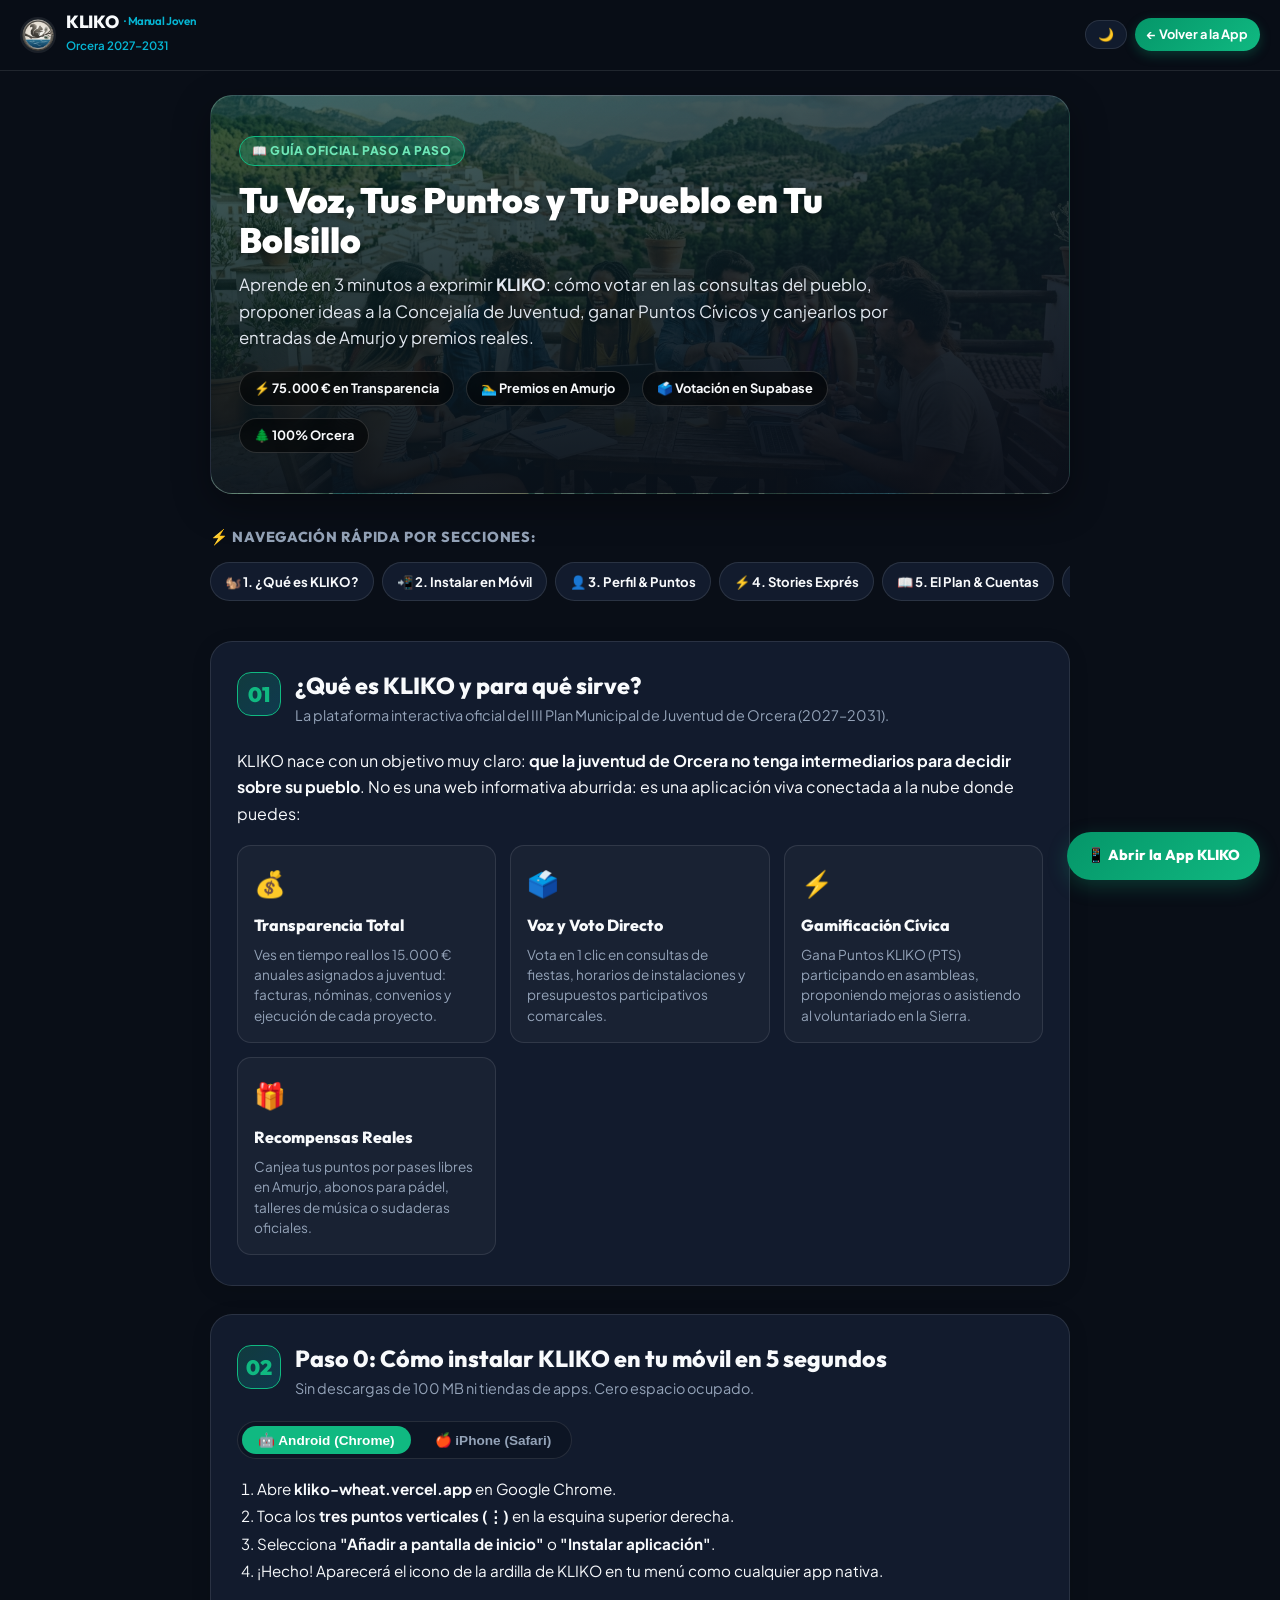
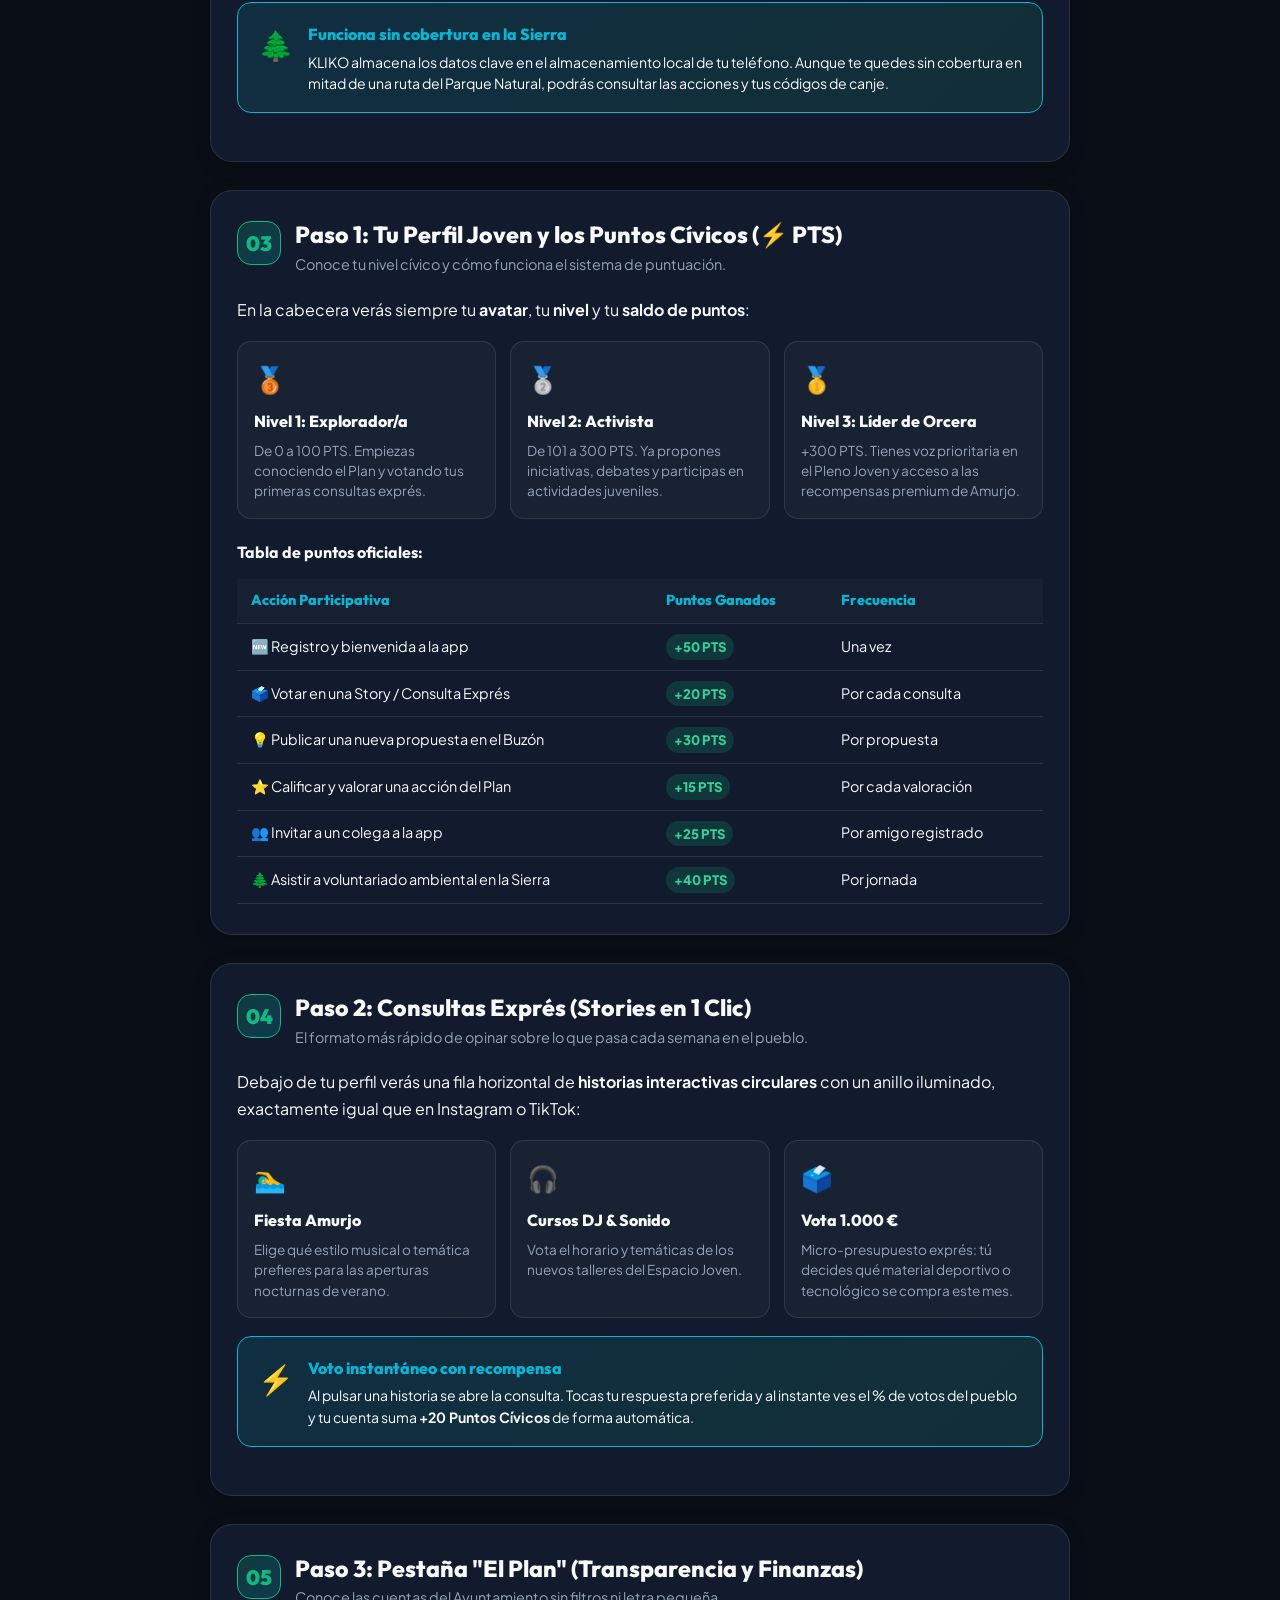
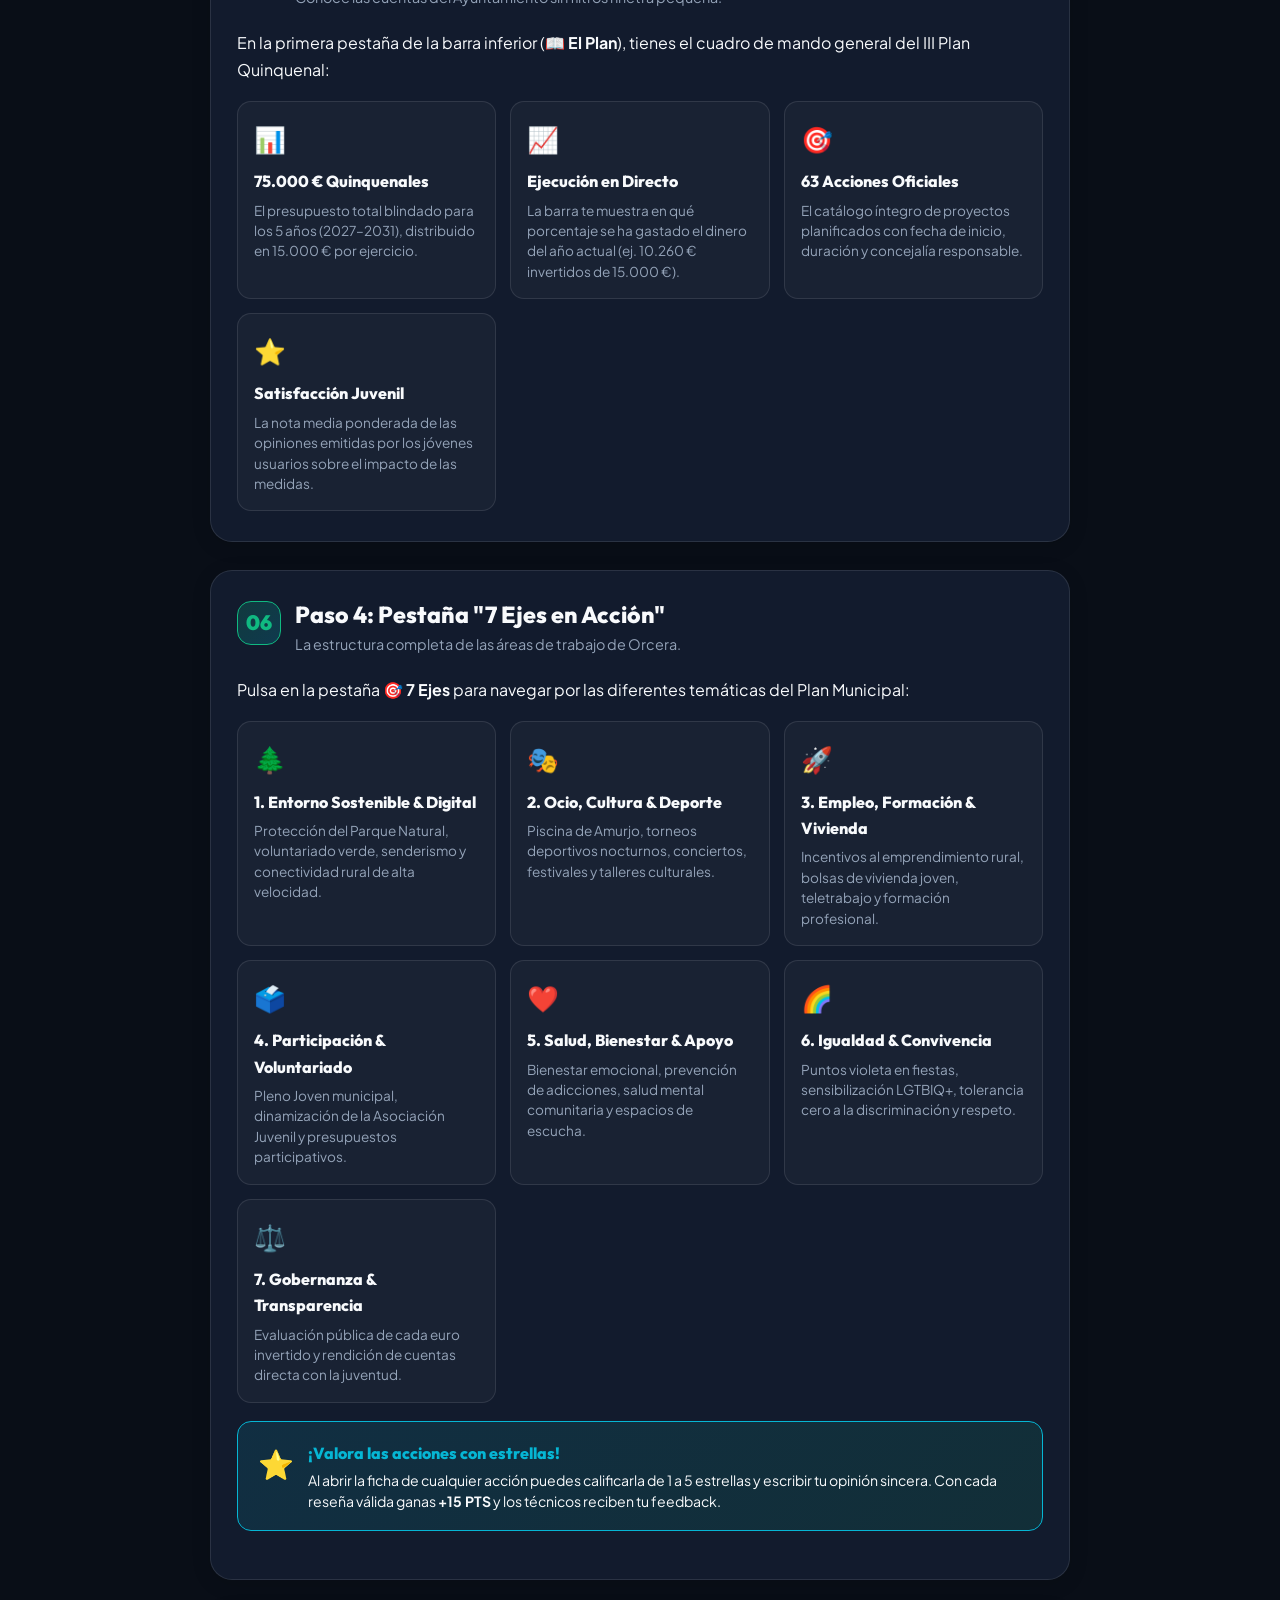
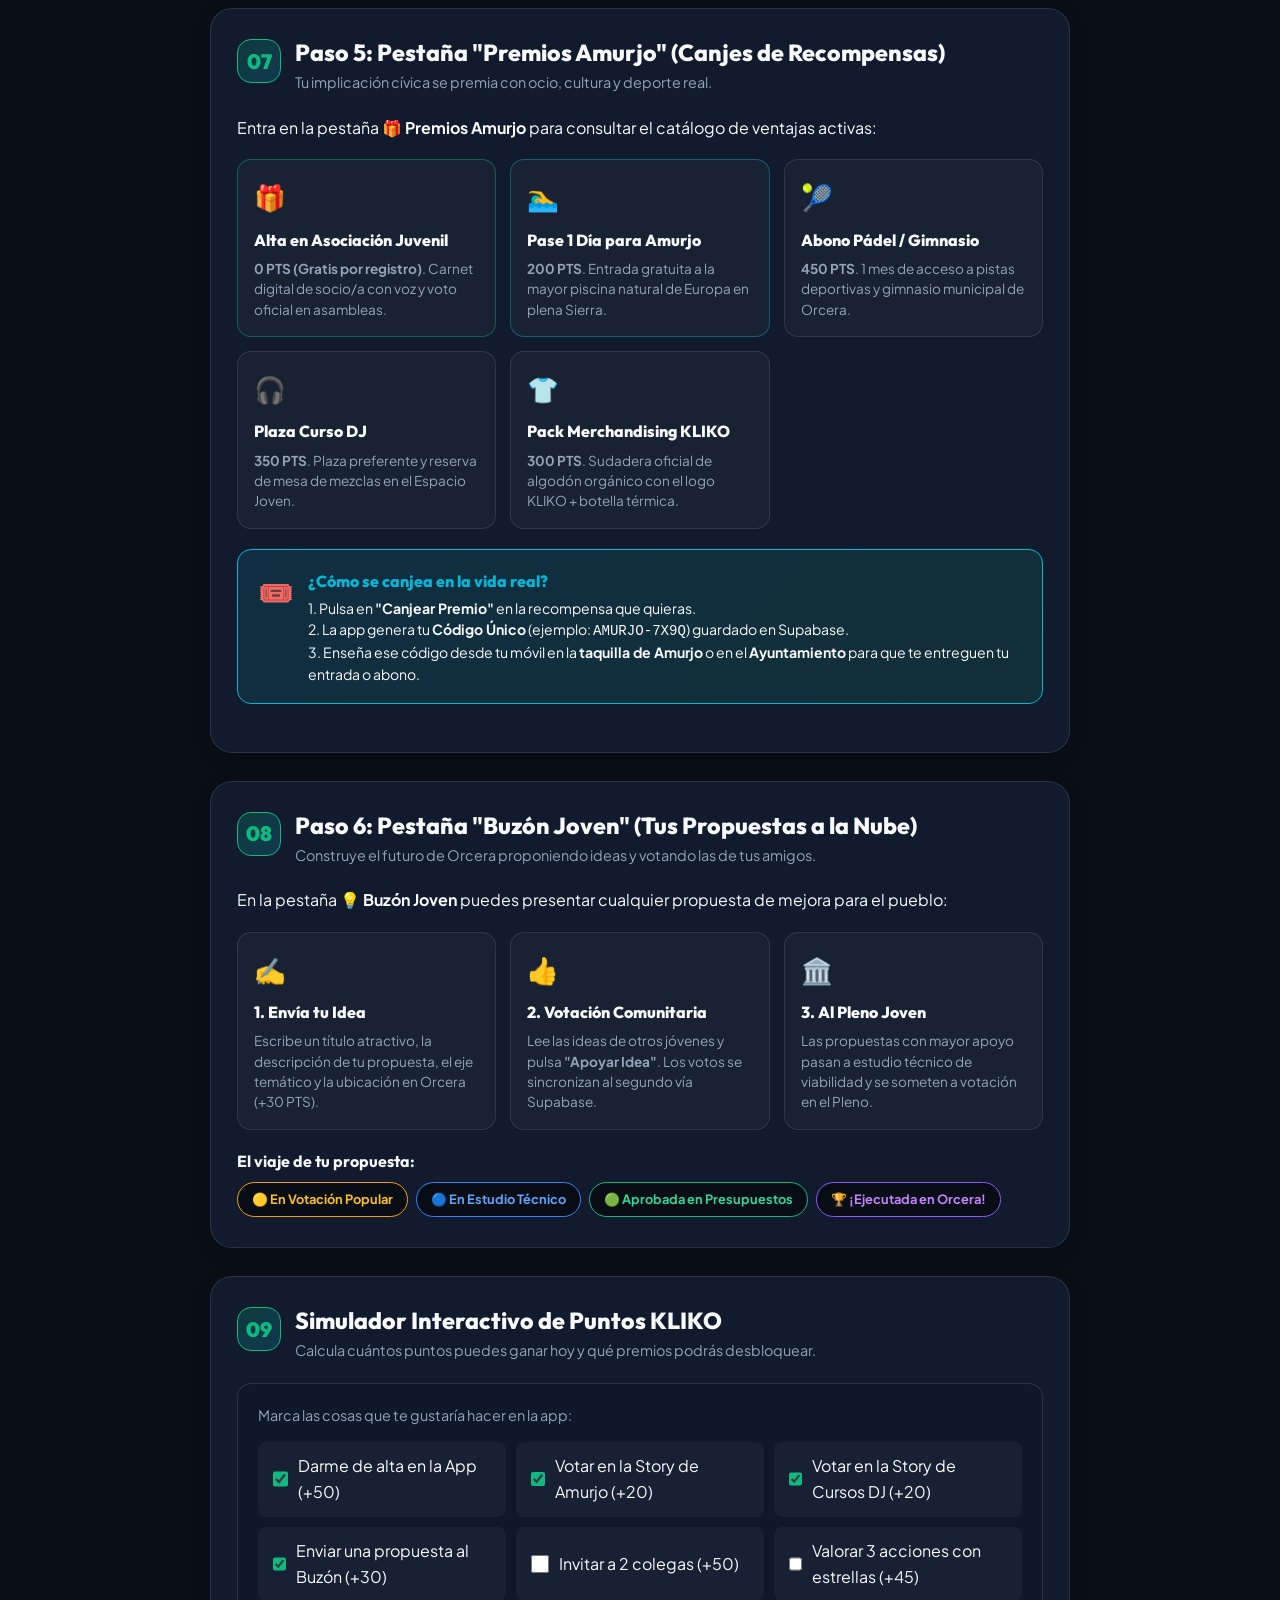
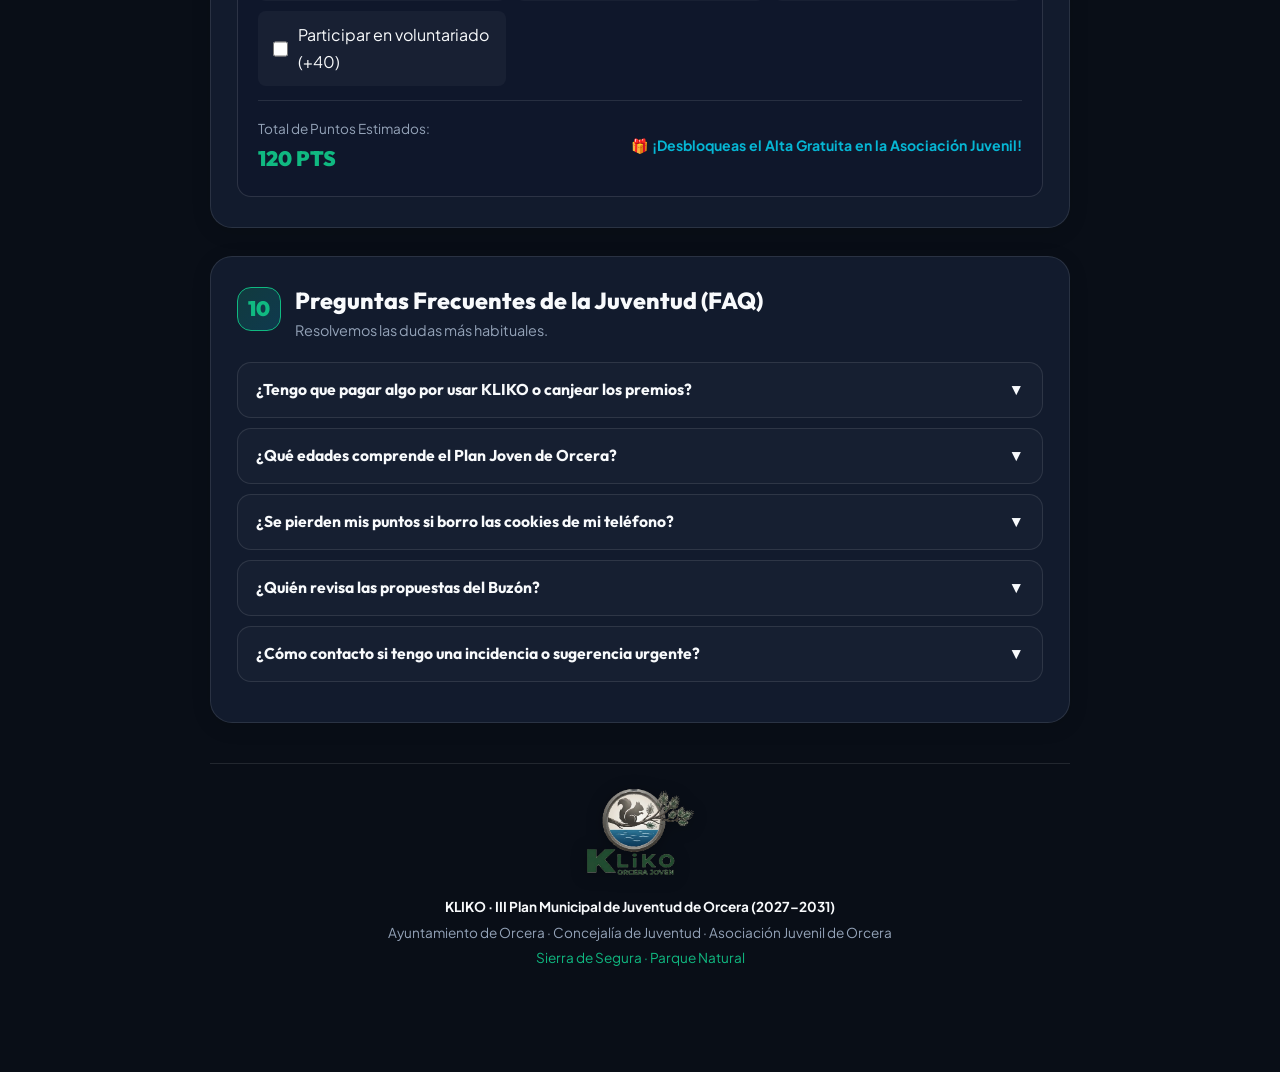
==== manual.html @ 6cd57b12 "feat: add dedicated youth user manual (manual.html) and direct guide button" ====
<!DOCTYPE html>
<html lang="es" data-theme="dark">
<head>
  <meta charset="UTF-8">
  <meta name="viewport" content="width=device-width, initial-scale=1.0, maximum-scale=5.0">
  <title>Manual Oficial de Usuario: KLIKO · Tu Voz Decide en Orcera</title>
  <meta name="description" content="Guía completa paso a paso para jóvenes usuarias y usuarios de KLIKO. Aprende a votar, proponer ideas, acumular puntos y canjear premios en Orcera.">
  
  <link rel="icon" type="image/svg+xml" href="favicon.svg">
  <link rel="icon" type="image/png" sizes="32x32" href="favicon-32x32.png">
  <link rel="apple-touch-icon" sizes="180x180" href="apple-touch-icon.png">
  
  <link rel="preconnect" href="https://fonts.googleapis.com">
  <link rel="preconnect" href="https://fonts.gstatic.com" crossorigin>
  <link href="https://fonts.googleapis.com/css2?family=Outfit:wght@400;500;600;700;800;900&family=Plus+Jakarta+Sans:wght@400;500;600;700;800&display=swap" rel="stylesheet">
  
  <style>
    :root {
      --bg-dark: #090e17;
      --bg-card: rgba(22, 33, 54, 0.75);
      --bg-card-hover: rgba(30, 45, 74, 0.85);
      --surface-border: rgba(255, 255, 255, 0.1);
      --text-main: #f8fafc;
      --text-muted: #94a3b8;
      --pine-green: #064e3b;
      --emerald: #10b981;
      --emerald-glow: rgba(16, 185, 129, 0.25);
      --amurjo-cyan: #06b6d4;
      --amber: #f59e0b;
      --coral: #ef4444;
      --purple: #8b5cf6;
      --radius-sm: 8px;
      --radius-md: 14px;
      --radius-lg: 22px;
      --radius-full: 9999px;
      --font-display: 'Outfit', sans-serif;
      --font-body: 'Plus Jakarta Sans', sans-serif;
    }

    [data-theme="light"] {
      --bg-dark: #f0f4f8;
      --bg-card: rgba(255, 255, 255, 0.85);
      --bg-card-hover: rgba(255, 255, 255, 0.95);
      --surface-border: rgba(0, 0, 0, 0.08);
      --text-main: #0f172a;
      --text-muted: #475569;
      --emerald-glow: rgba(16, 185, 129, 0.15);
    }

    * {
      box-sizing: border-box;
      margin: 0;
      padding: 0;
    }

    body {
      font-family: var(--font-body);
      background: var(--bg-dark);
      color: var(--text-main);
      line-height: 1.65;
      padding-bottom: 80px;
      transition: background 0.3s ease, color 0.3s ease;
      overflow-x: hidden;
    }

    /* BARRA SUPERIOR FIJA */
    .manual-nav {
      position: sticky;
      top: 0;
      z-index: 1000;
      background: rgba(9, 14, 23, 0.88);
      backdrop-filter: blur(16px);
      border-bottom: 1px solid var(--surface-border);
      padding: 12px 20px;
      display: flex;
      align-items: center;
      justify-content: space-between;
      gap: 12px;
    }
    [data-theme="light"] .manual-nav {
      background: rgba(240, 244, 248, 0.88);
    }

    .nav-brand {
      display: flex;
      align-items: center;
      gap: 10px;
      text-decoration: none;
      color: inherit;
    }
    .nav-brand-logo {
      width: 36px;
      height: 36px;
      border-radius: var(--radius-full);
      object-fit: contain;
      background: rgba(255, 255, 255, 0.08);
      padding: 2px;
    }
    .nav-brand-text h1 {
      font-family: var(--font-display);
      font-size: 1.1rem;
      font-weight: 800;
      letter-spacing: -0.02em;
      line-height: 1.1;
      display: flex;
      align-items: center;
      gap: 6px;
    }
    .nav-brand-text span {
      font-size: 0.72rem;
      color: var(--amurjo-cyan);
      font-weight: 600;
    }

    .nav-actions {
      display: flex;
      align-items: center;
      gap: 8px;
    }
    .btn-nav-action {
      background: var(--bg-card);
      border: 1px solid var(--surface-border);
      color: var(--text-main);
      padding: 6px 12px;
      border-radius: var(--radius-full);
      font-size: 0.8rem;
      font-weight: 700;
      cursor: pointer;
      display: inline-flex;
      align-items: center;
      gap: 6px;
      text-decoration: none;
      transition: all 0.2s ease;
    }
    .btn-nav-action:hover {
      border-color: var(--emerald);
      transform: translateY(-1px);
    }
    .btn-back-app {
      background: linear-gradient(135deg, #059669, #10b981);
      color: #fff;
      border: none;
      box-shadow: 0 4px 12px var(--emerald-glow);
    }
    .btn-back-app:hover {
      transform: translateY(-1px) scale(1.02);
      box-shadow: 0 6px 16px var(--emerald-glow);
    }

    /* CONTENEDOR CENTRAL */
    .manual-container {
      max-width: 900px;
      margin: 0 auto;
      padding: 24px 20px;
    }

    /* HERO DEL MANUAL */
    .manual-hero {
      background: linear-gradient(145deg, rgba(6, 78, 59, 0.6) 0%, rgba(15, 23, 42, 0.8) 100%), url('img/hero-orcera-youth.jpg') center/cover no-repeat;
      border: 1px solid var(--surface-border);
      border-radius: var(--radius-lg);
      padding: 40px 28px;
      position: relative;
      overflow: hidden;
      margin-bottom: 32px;
      box-shadow: 0 12px 36px rgba(0, 0, 0, 0.35);
    }
    .manual-hero-overlay {
      position: absolute;
      inset: 0;
      background: linear-gradient(180deg, rgba(9, 14, 23, 0.3) 0%, rgba(9, 14, 23, 0.85) 100%);
      z-index: 1;
    }
    .manual-hero-content {
      position: relative;
      z-index: 2;
      max-width: 650px;
    }
    .hero-badge {
      display: inline-flex;
      align-items: center;
      gap: 6px;
      background: rgba(16, 185, 129, 0.25);
      border: 1px solid var(--emerald);
      color: #6ee7b7;
      padding: 4px 12px;
      border-radius: var(--radius-full);
      font-size: 0.75rem;
      font-weight: 800;
      text-transform: uppercase;
      letter-spacing: 0.05em;
      margin-bottom: 14px;
    }
    .manual-hero h2 {
      font-family: var(--font-display);
      font-size: 2.2rem;
      font-weight: 900;
      line-height: 1.15;
      color: #ffffff;
      margin-bottom: 12px;
      text-shadow: 0 2px 10px rgba(0,0,0,0.5);
    }
    .manual-hero p {
      font-size: 1.05rem;
      color: #e2e8f0;
      line-height: 1.55;
      margin-bottom: 20px;
      text-shadow: 0 1px 4px rgba(0,0,0,0.4);
    }
    .hero-quick-stats {
      display: flex;
      flex-wrap: wrap;
      gap: 12px;
    }
    .stat-pill {
      background: rgba(0, 0, 0, 0.55);
      backdrop-filter: blur(8px);
      border: 1px solid rgba(255, 255, 255, 0.15);
      padding: 6px 14px;
      border-radius: var(--radius-full);
      font-size: 0.8rem;
      font-weight: 700;
      color: #f8fafc;
      display: flex;
      align-items: center;
      gap: 6px;
    }

    /* ÍNDICE RÁPIDO (STICKY PILLS) */
    .quick-toc-wrapper {
      margin-bottom: 32px;
    }
    .quick-toc-title {
      font-family: var(--font-display);
      font-size: 0.9rem;
      font-weight: 800;
      text-transform: uppercase;
      letter-spacing: 0.05em;
      color: var(--text-muted);
      margin-bottom: 12px;
      display: flex;
      align-items: center;
      gap: 6px;
    }
    .quick-toc {
      display: flex;
      gap: 8px;
      overflow-x: auto;
      padding-bottom: 8px;
      scrollbar-width: thin;
    }
    .quick-toc a {
      white-space: nowrap;
      background: var(--bg-card);
      border: 1px solid var(--surface-border);
      color: var(--text-main);
      padding: 8px 14px;
      border-radius: var(--radius-full);
      font-size: 0.82rem;
      font-weight: 700;
      text-decoration: none;
      transition: all 0.2s ease;
      display: inline-flex;
      align-items: center;
      gap: 6px;
    }
    .quick-toc a:hover {
      background: var(--emerald-glow);
      border-color: var(--emerald);
      color: var(--emerald);
    }

    /* SECCIONES Y TARJETAS */
    .guide-section {
      background: var(--bg-card);
      border: 1px solid var(--surface-border);
      border-radius: var(--radius-lg);
      padding: 30px 26px;
      margin-bottom: 28px;
      backdrop-filter: blur(12px);
      box-shadow: 0 4px 20px rgba(0, 0, 0, 0.12);
      transition: border-color 0.2s ease;
    }
    .guide-section:hover {
      border-color: rgba(16, 185, 129, 0.4);
    }

    .section-header {
      display: flex;
      align-items: flex-start;
      gap: 14px;
      margin-bottom: 20px;
    }
    .section-step-num {
      width: 44px;
      height: 44px;
      border-radius: var(--radius-md);
      background: linear-gradient(135deg, rgba(16, 185, 129, 0.2), rgba(6, 182, 212, 0.2));
      border: 1px solid var(--emerald);
      color: var(--emerald);
      font-family: var(--font-display);
      font-size: 1.3rem;
      font-weight: 900;
      display: flex;
      align-items: center;
      justify-content: center;
      flex-shrink: 0;
    }
    .section-title-wrap h3 {
      font-family: var(--font-display);
      font-size: 1.45rem;
      font-weight: 800;
      line-height: 1.2;
      color: var(--text-main);
    }
    .section-title-wrap p {
      font-size: 0.9rem;
      color: var(--text-muted);
      margin-top: 4px;
    }

    /* GRID DE CARACTERÍSTICAS / PASOS */
    .steps-grid {
      display: grid;
      grid-template-columns: repeat(auto-fit, minmax(240px, 1fr));
      gap: 14px;
      margin-top: 18px;
    }
    .step-card {
      background: rgba(255, 255, 255, 0.03);
      border: 1px solid var(--surface-border);
      border-radius: var(--radius-md);
      padding: 16px;
      transition: transform 0.2s ease;
    }
    .step-card:hover {
      transform: translateY(-2px);
      background: rgba(255, 255, 255, 0.05);
    }
    .step-card-icon {
      font-size: 1.6rem;
      margin-bottom: 8px;
      display: inline-block;
    }
    .step-card h4 {
      font-family: var(--font-display);
      font-size: 1rem;
      font-weight: 800;
      margin-bottom: 6px;
      color: var(--text-main);
    }
    .step-card p {
      font-size: 0.85rem;
      color: var(--text-muted);
      line-height: 1.5;
    }

    /* PESTAÑAS INTERACTIVAS ANDROID / IOS */
    .platform-tabs {
      display: flex;
      gap: 8px;
      margin-bottom: 16px;
      background: rgba(0, 0, 0, 0.2);
      padding: 4px;
      border-radius: var(--radius-full);
      width: fit-content;
      border: 1px solid var(--surface-border);
    }
    .platform-tab-btn {
      background: transparent;
      border: none;
      color: var(--text-muted);
      padding: 6px 16px;
      border-radius: var(--radius-full);
      font-size: 0.85rem;
      font-weight: 700;
      cursor: pointer;
      transition: all 0.2s ease;
    }
    .platform-tab-btn.active {
      background: var(--emerald);
      color: #fff;
    }
    .platform-content {
      display: none;
      animation: fadeIn 0.3s ease;
    }
    .platform-content.active {
      display: block;
    }

    /* PUNTOS Y RECOMPENSAS */
    .points-table {
      width: 100%;
      border-collapse: collapse;
      margin-top: 14px;
      font-size: 0.9rem;
    }
    .points-table th, .points-table td {
      padding: 10px 14px;
      text-align: left;
      border-bottom: 1px solid var(--surface-border);
    }
    .points-table th {
      font-family: var(--font-display);
      font-weight: 800;
      color: var(--amurjo-cyan);
      background: rgba(255, 255, 255, 0.02);
    }
    .points-tag {
      display: inline-block;
      background: rgba(16, 185, 129, 0.18);
      color: #34d399;
      font-weight: 800;
      padding: 2px 8px;
      border-radius: var(--radius-full);
      font-size: 0.82rem;
    }

    /* CAJA DESTACADA / CALLOUT */
    .guide-callout {
      background: linear-gradient(135deg, rgba(6, 182, 212, 0.12), rgba(16, 185, 129, 0.12));
      border: 1px solid var(--amurjo-cyan);
      border-radius: var(--radius-md);
      padding: 18px 20px;
      margin: 18px 0;
      display: flex;
      gap: 14px;
      align-items: flex-start;
    }
    .guide-callout-icon {
      font-size: 1.8rem;
      flex-shrink: 0;
    }
    .guide-callout-body h4 {
      font-family: var(--font-display);
      font-size: 1rem;
      font-weight: 800;
      color: var(--amurjo-cyan);
      margin-bottom: 4px;
    }
    .guide-callout-body p {
      font-size: 0.88rem;
      color: var(--text-main);
      line-height: 1.5;
    }

    /* SIMULADOR INTERACTIVO DE PUNTOS */
    .points-calc-box {
      background: rgba(15, 23, 42, 0.6);
      border: 1px solid rgba(255, 255, 255, 0.12);
      border-radius: var(--radius-md);
      padding: 20px;
      margin-top: 18px;
    }
    .calc-checklist {
      display: grid;
      grid-template-columns: repeat(auto-fit, minmax(220px, 1fr));
      gap: 10px;
      margin: 14px 0;
    }
    .calc-check-item {
      display: flex;
      align-items: center;
      gap: 10px;
      background: rgba(255, 255, 255, 0.04);
      padding: 10px 14px;
      border-radius: var(--radius-sm);
      cursor: pointer;
      user-select: none;
      border: 1px solid transparent;
      transition: all 0.2s ease;
    }
    .calc-check-item:hover {
      background: rgba(255, 255, 255, 0.08);
      border-color: var(--surface-border);
    }
    .calc-check-item input[type="checkbox"] {
      width: 18px;
      height: 18px;
      accent-color: var(--emerald);
      cursor: pointer;
    }
    .calc-result-row {
      display: flex;
      align-items: center;
      justify-content: space-between;
      border-top: 1px solid var(--surface-border);
      padding-top: 14px;
      margin-top: 14px;
      flex-wrap: wrap;
      gap: 10px;
    }
    .calc-total-pill {
      font-family: var(--font-display);
      font-size: 1.3rem;
      font-weight: 900;
      color: var(--emerald);
    }
    .calc-reward-status {
      font-size: 0.88rem;
      font-weight: 700;
      color: var(--amurjo-cyan);
    }

    /* ACORDEÓN FAQ */
    .faq-item {
      border: 1px solid var(--surface-border);
      border-radius: var(--radius-md);
      margin-bottom: 10px;
      overflow: hidden;
      background: rgba(255, 255, 255, 0.02);
    }
    .faq-question {
      padding: 14px 18px;
      font-family: var(--font-display);
      font-weight: 700;
      font-size: 0.98rem;
      cursor: pointer;
      display: flex;
      align-items: center;
      justify-content: space-between;
      user-select: none;
    }
    .faq-question:hover {
      background: rgba(255, 255, 255, 0.04);
    }
    .faq-answer {
      padding: 0 18px 16px;
      font-size: 0.88rem;
      color: var(--text-muted);
      line-height: 1.6;
      display: none;
    }
    .faq-item.open .faq-answer {
      display: block;
    }
    .faq-item.open .faq-icon {
      transform: rotate(180deg);
    }
    .faq-icon {
      transition: transform 0.2s ease;
    }

    /* FOOTER */
    .manual-footer {
      text-align: center;
      margin-top: 40px;
      padding-top: 24px;
      border-top: 1px solid var(--surface-border);
      color: var(--text-muted);
      font-size: 0.85rem;
    }
    .manual-footer strong {
      color: var(--text-main);
    }

    /* BOTÓN VOLVER FLOTANTE EN MÓVIL */
    .floating-back-btn {
      position: fixed;
      bottom: 20px;
      right: 20px;
      background: linear-gradient(135deg, #059669, #10b981);
      color: #fff;
      padding: 12px 20px;
      border-radius: var(--radius-full);
      font-family: var(--font-display);
      font-weight: 800;
      font-size: 0.9rem;
      text-decoration: none;
      box-shadow: 0 6px 20px var(--emerald-glow);
      display: flex;
      align-items: center;
      gap: 8px;
      z-index: 999;
      transition: transform 0.2s ease;
    }
    .floating-back-btn:hover {
      transform: translateY(-3px) scale(1.03);
    }

    @keyframes fadeIn {
      from { opacity: 0; transform: translateY(6px); }
      to { opacity: 1; transform: translateY(0); }
    }

    @media (max-width: 600px) {
      .manual-hero {
        padding: 28px 18px;
      }
      .manual-hero h2 {
        font-size: 1.7rem;
      }
      .section-header {
        flex-direction: column;
        gap: 10px;
      }
      .manual-nav {
        padding: 10px 14px;
      }
      .nav-brand-text h1 span.subtitle-hide {
        display: none;
      }
    }
  </style>
</head>
<body>

  <!-- BARRA DE NAVEGACIÓN SUPERIOR -->
  <nav class="manual-nav">
    <a href="index.html" class="nav-brand">
      <img src="img/kliko_emblem.png" alt="KLIKO" class="nav-brand-logo">
      <div class="nav-brand-text">
        <h1>KLIKO <span class="subtitle-hide">· Manual Joven</span></h1>
        <span>Orcera 2027–2031</span>
      </div>
    </a>

    <div class="nav-actions">
      <button id="manual-theme-btn" class="btn-nav-action" title="Cambiar Tema Día/Noche">
        <span id="manual-theme-icon">🌙</span>
      </button>
      <a href="index.html" class="btn-nav-action btn-back-app">
        <span>← Volver a la App</span>
      </a>
    </div>
  </nav>

  <!-- CONTENEDOR PRINCIPAL -->
  <main class="manual-container">

    <!-- HERO DE BIENVENIDA -->
    <header class="manual-hero">
      <div class="manual-hero-overlay"></div>
      <div class="manual-hero-content">
        <span class="hero-badge">📖 Guía Oficial Paso a Paso</span>
        <h2>Tu Voz, Tus Puntos y Tu Pueblo en Tu Bolsillo</h2>
        <p>Aprende en 3 minutos a exprimir <strong>KLIKO</strong>: cómo votar en las consultas del pueblo, proponer ideas a la Concejalía de Juventud, ganar Puntos Cívicos y canjearlos por entradas de Amurjo y premios reales.</p>
        <div class="hero-quick-stats">
          <div class="stat-pill">⚡ 75.000 € en Transparencia</div>
          <div class="stat-pill">🏊‍♂️ Premios en Amurjo</div>
          <div class="stat-pill">🗳️ Votación en Supabase</div>
          <div class="stat-pill">🌲 100% Orcera</div>
        </div>
      </div>
    </header>

    <!-- ÍNDICE DE SALTO RÁPIDO -->
    <div class="quick-toc-wrapper">
      <div class="quick-toc-title">⚡ Navegación Rápida por Secciones:</div>
      <div class="quick-toc">
        <a href="#que-es-kliko">🐿️ 1. ¿Qué es KLIKO?</a>
        <a href="#instalacion-pwa">📲 2. Instalar en Móvil</a>
        <a href="#perfil-puntos">👤 3. Perfil & Puntos</a>
        <a href="#stories-expres">⚡ 4. Stories Exprés</a>
        <a href="#el-plan">📖 5. El Plan & Cuentas</a>
        <a href="#los-7-ejes">🎯 6. Los 7 Ejes</a>
        <a href="#premios-amurjo">🎁 7. Premios Amurjo</a>
        <a href="#buzon-joven">💡 8. Buzón Joven</a>
        <a href="#simulador">🧮 9. Simulador PTS</a>
        <a href="#faq">❓ 10. Preguntas Frecuentes</a>
      </div>
    </div>

    <!-- SECCIÓN 1: ¿QUÉ ES KLIKO? -->
    <section id="que-es-kliko" class="guide-section">
      <div class="section-header">
        <div class="section-step-num">01</div>
        <div class="section-title-wrap">
          <h3>¿Qué es KLIKO y para qué sirve?</h3>
          <p>La plataforma interactiva oficial del III Plan Municipal de Juventud de Orcera (2027–2031).</p>
        </div>
      </div>

      <p>KLIKO nace con un objetivo muy claro: <strong>que la juventud de Orcera no tenga intermediarios para decidir sobre su pueblo</strong>. No es una web informativa aburrida: es una aplicación viva conectada a la nube donde puedes:</p>

      <div class="steps-grid">
        <div class="step-card">
          <span class="step-card-icon">💰</span>
          <h4>Transparencia Total</h4>
          <p>Ves en tiempo real los 15.000 € anuales asignados a juventud: facturas, nóminas, convenios y ejecución de cada proyecto.</p>
        </div>
        <div class="step-card">
          <span class="step-card-icon">🗳️</span>
          <h4>Voz y Voto Directo</h4>
          <p>Vota en 1 clic en consultas de fiestas, horarios de instalaciones y presupuestos participativos comarcales.</p>
        </div>
        <div class="step-card">
          <span class="step-card-icon">⚡</span>
          <h4>Gamificación Cívica</h4>
          <p>Gana Puntos KLIKO (PTS) participando en asambleas, proponiendo mejoras o asistiendo al voluntariado en la Sierra.</p>
        </div>
        <div class="step-card">
          <span class="step-card-icon">🎁</span>
          <h4>Recompensas Reales</h4>
          <p>Canjea tus puntos por pases libres en Amurjo, abonos para pádel, talleres de música o sudaderas oficiales.</p>
        </div>
      </div>
    </section>

    <!-- SECCIÓN 2: INSTALACIÓN EN MÓVIL (PWA) -->
    <section id="instalacion-pwa" class="guide-section">
      <div class="section-header">
        <div class="section-step-num">02</div>
        <div class="section-title-wrap">
          <h3>Paso 0: Cómo instalar KLIKO en tu móvil en 5 segundos</h3>
          <p>Sin descargas de 100 MB ni tiendas de apps. Cero espacio ocupado.</p>
        </div>
      </div>

      <div class="platform-tabs">
        <button class="platform-tab-btn active" onclick="switchPlatform('android')">🤖 Android (Chrome)</button>
        <button class="platform-tab-btn" onclick="switchPlatform('ios')">🍎 iPhone (Safari)</button>
      </div>

      <div id="platform-android" class="platform-content active">
        <ol style="margin-left: 20px; line-height: 1.8; font-size: 0.95rem;">
          <li>Abre <strong>kliko-wheat.vercel.app</strong> en Google Chrome.</li>
          <li>Toca los <strong>tres puntos verticales (⋮)</strong> en la esquina superior derecha.</li>
          <li>Selecciona <strong>"Añadir a pantalla de inicio"</strong> o <strong>"Instalar aplicación"</strong>.</li>
          <li>¡Hecho! Aparecerá el icono de la ardilla de KLIKO en tu menú como cualquier app nativa.</li>
        </ol>
      </div>

      <div id="platform-ios" class="platform-content">
        <ol style="margin-left: 20px; line-height: 1.8; font-size: 0.95rem;">
          <li>Abre <strong>kliko-wheat.vercel.app</strong> en Safari.</li>
          <li>Toca el botón <strong>"Compartir"</strong> (el icono del cuadrado con una flecha hacia arriba ⎋ en la barra inferior).</li>
          <li>Baja por las opciones y pulsa <strong>"Añadir a la pantalla de inicio" (+)</strong>.</li>
          <li>Pulsa "Añadir" arriba a la derecha. ¡Ya tienes KLIKO a pantalla completa sin marco de navegador!</li>
        </ol>
      </div>

      <div class="guide-callout">
        <div class="guide-callout-icon">🌲</div>
        <div class="guide-callout-body">
          <h4>Funciona sin cobertura en la Sierra</h4>
          <p>KLIKO almacena los datos clave en el almacenamiento local de tu teléfono. Aunque te quedes sin cobertura en mitad de una ruta del Parque Natural, podrás consultar las acciones y tus códigos de canje.</p>
        </div>
      </div>
    </section>

    <!-- SECCIÓN 3: PERFIL Y PUNTOS CÍVICOS -->
    <section id="perfil-puntos" class="guide-section">
      <div class="section-header">
        <div class="section-step-num">03</div>
        <div class="section-title-wrap">
          <h3>Paso 1: Tu Perfil Joven y los Puntos Cívicos (⚡ PTS)</h3>
          <p>Conoce tu nivel cívico y cómo funciona el sistema de puntuación.</p>
        </div>
      </div>

      <p>En la cabecera verás siempre tu <strong>avatar</strong>, tu <strong>nivel</strong> y tu <strong>saldo de puntos</strong>:</p>

      <div class="steps-grid" style="margin-bottom: 20px;">
        <div class="step-card">
          <span class="step-card-icon">🥉</span>
          <h4>Nivel 1: Explorador/a</h4>
          <p>De 0 a 100 PTS. Empiezas conociendo el Plan y votando tus primeras consultas exprés.</p>
        </div>
        <div class="step-card">
          <span class="step-card-icon">🥈</span>
          <h4>Nivel 2: Activista</h4>
          <p>De 101 a 300 PTS. Ya propones iniciativas, debates y participas en actividades juveniles.</p>
        </div>
        <div class="step-card">
          <span class="step-card-icon">🥇</span>
          <h4>Nivel 3: Líder de Orcera</h4>
          <p>+300 PTS. Tienes voz prioritaria en el Pleno Joven y acceso a las recompensas premium de Amurjo.</p>
        </div>
      </div>

      <h4 style="font-family: var(--font-display); margin-top: 16px; margin-bottom: 8px;">Tabla de puntos oficiales:</h4>
      <table class="points-table">
        <thead>
          <tr>
            <th>Acción Participativa</th>
            <th>Puntos Ganados</th>
            <th>Frecuencia</th>
          </tr>
        </thead>
        <tbody>
          <tr>
            <td>🆕 Registro y bienvenida a la app</td>
            <td><span class="points-tag">+50 PTS</span></td>
            <td>Una vez</td>
          </tr>
          <tr>
            <td>🗳️ Votar en una Story / Consulta Exprés</td>
            <td><span class="points-tag">+20 PTS</span></td>
            <td>Por cada consulta</td>
          </tr>
          <tr>
            <td>💡 Publicar una nueva propuesta en el Buzón</td>
            <td><span class="points-tag">+30 PTS</span></td>
            <td>Por propuesta</td>
          </tr>
          <tr>
            <td>⭐ Calificar y valorar una acción del Plan</td>
            <td><span class="points-tag">+15 PTS</span></td>
            <td>Por cada valoración</td>
          </tr>
          <tr>
            <td>👥 Invitar a un colega a la app</td>
            <td><span class="points-tag">+25 PTS</span></td>
            <td>Por amigo registrado</td>
          </tr>
          <tr>
            <td>🌲 Asistir a voluntariado ambiental en la Sierra</td>
            <td><span class="points-tag">+40 PTS</span></td>
            <td>Por jornada</td>
          </tr>
        </tbody>
      </table>
    </section>

    <!-- SECCIÓN 4: STORIES EXPRÉS -->
    <section id="stories-expres" class="guide-section">
      <div class="section-header">
        <div class="section-step-num">04</div>
        <div class="section-title-wrap">
          <h3>Paso 2: Consultas Exprés (Stories en 1 Clic)</h3>
          <p>El formato más rápido de opinar sobre lo que pasa cada semana en el pueblo.</p>
        </div>
      </div>

      <p>Debajo de tu perfil verás una fila horizontal de <strong>historias interactivas circulares</strong> con un anillo iluminado, exactamente igual que en Instagram o TikTok:</p>

      <div class="steps-grid">
        <div class="step-card">
          <span class="step-card-icon">🏊‍♂️</span>
          <h4>Fiesta Amurjo</h4>
          <p>Elige qué estilo musical o temática prefieres para las aperturas nocturnas de verano.</p>
        </div>
        <div class="step-card">
          <span class="step-card-icon">🎧</span>
          <h4>Cursos DJ & Sonido</h4>
          <p>Vota el horario y temáticas de los nuevos talleres del Espacio Joven.</p>
        </div>
        <div class="step-card">
          <span class="step-card-icon">🗳️</span>
          <h4>Vota 1.000 €</h4>
          <p>Micro-presupuesto exprés: tú decides qué material deportivo o tecnológico se compra este mes.</p>
        </div>
      </div>

      <div class="guide-callout" style="margin-top: 18px;">
        <div class="guide-callout-icon">⚡</div>
        <div class="guide-callout-body">
          <h4>Voto instantáneo con recompensa</h4>
          <p>Al pulsar una historia se abre la consulta. Tocas tu respuesta preferida y al instante ves el % de votos del pueblo y tu cuenta suma <strong>+20 Puntos Cívicos</strong> de forma automática.</p>
        </div>
      </div>
    </section>

    <!-- SECCIÓN 5: PESTAÑA EL PLAN -->
    <section id="el-plan" class="guide-section">
      <div class="section-header">
        <div class="section-step-num">05</div>
        <div class="section-title-wrap">
          <h3>Paso 3: Pestaña "El Plan" (Transparencia y Finanzas)</h3>
          <p>Conoce las cuentas del Ayuntamiento sin filtros ni letra pequeña.</p>
        </div>
      </div>

      <p>En la primera pestaña de la barra inferior (<strong>📖 El Plan</strong>), tienes el cuadro de mando general del III Plan Quinquenal:</p>

      <div class="steps-grid">
        <div class="step-card">
          <span class="step-card-icon">📊</span>
          <h4>75.000 € Quinquenales</h4>
          <p>El presupuesto total blindado para los 5 años (2027–2031), distribuido en 15.000 € por ejercicio.</p>
        </div>
        <div class="step-card">
          <span class="step-card-icon">📈</span>
          <h4>Ejecución en Directo</h4>
          <p>La barra te muestra en qué porcentaje se ha gastado el dinero del año actual (ej. 10.260 € invertidos de 15.000 €).</p>
        </div>
        <div class="step-card">
          <span class="step-card-icon">🎯</span>
          <h4>63 Acciones Oficiales</h4>
          <p>El catálogo íntegro de proyectos planificados con fecha de inicio, duración y concejalía responsable.</p>
        </div>
        <div class="step-card">
          <span class="step-card-icon">⭐</span>
          <h4>Satisfacción Juvenil</h4>
          <p>La nota media ponderada de las opiniones emitidas por los jóvenes usuarios sobre el impacto de las medidas.</p>
        </div>
      </div>
    </section>

    <!-- SECCIÓN 6: LOS 7 EJES -->
    <section id="los-7-ejes" class="guide-section">
      <div class="section-header">
        <div class="section-step-num">06</div>
        <div class="section-title-wrap">
          <h3>Paso 4: Pestaña "7 Ejes en Acción"</h3>
          <p>La estructura completa de las áreas de trabajo de Orcera.</p>
        </div>
      </div>

      <p>Pulsa en la pestaña <strong>🎯 7 Ejes</strong> para navegar por las diferentes temáticas del Plan Municipal:</p>

      <div class="steps-grid">
        <div class="step-card">
          <span class="step-card-icon">🌲</span>
          <h4>1. Entorno Sostenible & Digital</h4>
          <p>Protección del Parque Natural, voluntariado verde, senderismo y conectividad rural de alta velocidad.</p>
        </div>
        <div class="step-card">
          <span class="step-card-icon">🎭</span>
          <h4>2. Ocio, Cultura & Deporte</h4>
          <p>Piscina de Amurjo, torneos deportivos nocturnos, conciertos, festivales y talleres culturales.</p>
        </div>
        <div class="step-card">
          <span class="step-card-icon">🚀</span>
          <h4>3. Empleo, Formación & Vivienda</h4>
          <p>Incentivos al emprendimiento rural, bolsas de vivienda joven, teletrabajo y formación profesional.</p>
        </div>
        <div class="step-card">
          <span class="step-card-icon">🗳️</span>
          <h4>4. Participación & Voluntariado</h4>
          <p>Pleno Joven municipal, dinamización de la Asociación Juvenil y presupuestos participativos.</p>
        </div>
        <div class="step-card">
          <span class="step-card-icon">❤️</span>
          <h4>5. Salud, Bienestar & Apoyo</h4>
          <p>Bienestar emocional, prevención de adicciones, salud mental comunitaria y espacios de escucha.</p>
        </div>
        <div class="step-card">
          <span class="step-card-icon">🌈</span>
          <h4>6. Igualdad & Convivencia</h4>
          <p>Puntos violeta en fiestas, sensibilización LGTBIQ+, tolerancia cero a la discriminación y respeto.</p>
        </div>
        <div class="step-card">
          <span class="step-card-icon">⚖️</span>
          <h4>7. Gobernanza & Transparencia</h4>
          <p>Evaluación pública de cada euro invertido y rendición de cuentas directa con la juventud.</p>
        </div>
      </div>

      <div class="guide-callout" style="margin-top: 18px;">
        <div class="guide-callout-icon">⭐</div>
        <div class="guide-callout-body">
          <h4>¡Valora las acciones con estrellas!</h4>
          <p>Al abrir la ficha de cualquier acción puedes calificarla de 1 a 5 estrellas y escribir tu opinión sincera. Con cada reseña válida ganas <strong>+15 PTS</strong> y los técnicos reciben tu feedback.</p>
        </div>
      </div>
    </section>

    <!-- SECCIÓN 7: PREMIOS AMURJO -->
    <section id="premios-amurjo" class="guide-section">
      <div class="section-header">
        <div class="section-step-num">07</div>
        <div class="section-title-wrap">
          <h3>Paso 5: Pestaña "Premios Amurjo" (Canjes de Recompensas)</h3>
          <p>Tu implicación cívica se premia con ocio, cultura y deporte real.</p>
        </div>
      </div>

      <p>Entra en la pestaña <strong>🎁 Premios Amurjo</strong> para consultar el catálogo de ventajas activas:</p>

      <div class="steps-grid">
        <div class="step-card" style="border-color: rgba(16, 185, 129, 0.4);">
          <span class="step-card-icon">🎁</span>
          <h4>Alta en Asociación Juvenil</h4>
          <p><strong>0 PTS (Gratis por registro)</strong>. Carnet digital de socio/a con voz y voto oficial en asambleas.</p>
        </div>
        <div class="step-card" style="border-color: rgba(6, 182, 212, 0.4);">
          <span class="step-card-icon">🏊‍♂️</span>
          <h4>Pase 1 Día para Amurjo</h4>
          <p><strong>200 PTS</strong>. Entrada gratuita a la mayor piscina natural de Europa en plena Sierra.</p>
        </div>
        <div class="step-card">
          <span class="step-card-icon">🎾</span>
          <h4>Abono Pádel / Gimnasio</h4>
          <p><strong>450 PTS</strong>. 1 mes de acceso a pistas deportivas y gimnasio municipal de Orcera.</p>
        </div>
        <div class="step-card">
          <span class="step-card-icon">🎧</span>
          <h4>Plaza Curso DJ</h4>
          <p><strong>350 PTS</strong>. Plaza preferente y reserva de mesa de mezclas en el Espacio Joven.</p>
        </div>
        <div class="step-card">
          <span class="step-card-icon">👕</span>
          <h4>Pack Merchandising KLIKO</h4>
          <p><strong>300 PTS</strong>. Sudadera oficial de algodón orgánico con el logo KLIKO + botella térmica.</p>
        </div>
      </div>

      <div class="guide-callout" style="margin-top: 20px;">
        <div class="guide-callout-icon">🎟️</div>
        <div class="guide-callout-body">
          <h4>¿Cómo se canjea en la vida real?</h4>
          <p>1. Pulsa en <strong>"Canjear Premio"</strong> en la recompensa que quieras.<br>
          2. La app genera tu <strong>Código Único</strong> (ejemplo: <code>AMURJO-7X9Q</code>) guardado en Supabase.<br>
          3. Enseña ese código desde tu móvil en la <strong>taquilla de Amurjo</strong> o en el <strong>Ayuntamiento</strong> para que te entreguen tu entrada o abono.</p>
        </div>
      </div>
    </section>

    <!-- SECCIÓN 8: BUZÓN JOVEN -->
    <section id="buzon-joven" class="guide-section">
      <div class="section-header">
        <div class="section-step-num">08</div>
        <div class="section-title-wrap">
          <h3>Paso 6: Pestaña "Buzón Joven" (Tus Propuestas a la Nube)</h3>
          <p>Construye el futuro de Orcera proponiendo ideas y votando las de tus amigos.</p>
        </div>
      </div>

      <p>En la pestaña <strong>💡 Buzón Joven</strong> puedes presentar cualquier propuesta de mejora para el pueblo:</p>

      <div class="steps-grid">
        <div class="step-card">
          <span class="step-card-icon">✍️</span>
          <h4>1. Envía tu Idea</h4>
          <p>Escribe un título atractivo, la descripción de tu propuesta, el eje temático y la ubicación en Orcera (+30 PTS).</p>
        </div>
        <div class="step-card">
          <span class="step-card-icon">👍</span>
          <h4>2. Votación Comunitaria</h4>
          <p>Lee las ideas de otros jóvenes y pulsa <strong>"Apoyar Idea"</strong>. Los votos se sincronizan al segundo vía Supabase.</p>
        </div>
        <div class="step-card">
          <span class="step-card-icon">🏛️</span>
          <h4>3. Al Pleno Joven</h4>
          <p>Las propuestas con mayor apoyo pasan a estudio técnico de viabilidad y se someten a votación en el Pleno.</p>
        </div>
      </div>

      <h4 style="font-family: var(--font-display); margin-top: 18px; margin-bottom: 8px;">El viaje de tu propuesta:</h4>
      <div style="display: flex; gap: 8px; flex-wrap: wrap; margin-top: 8px;">
        <span class="stat-pill" style="border-color: #f59e0b; color: #fbbf24;">🟡 En Votación Popular</span>
        <span class="stat-pill" style="border-color: #3b82f6; color: #60a5fa;">🔵 En Estudio Técnico</span>
        <span class="stat-pill" style="border-color: #10b981; color: #34d399;">🟢 Aprobada en Presupuestos</span>
        <span class="stat-pill" style="border-color: #8b5cf6; color: #c084fc;">🏆 ¡Ejecutada en Orcera!</span>
      </div>
    </section>

    <!-- SECCIÓN 9: SIMULADOR INTERACTIVO DE PUNTOS -->
    <section id="simulador" class="guide-section">
      <div class="section-header">
        <div class="section-step-num">09</div>
        <div class="section-title-wrap">
          <h3>Simulador Interactivo de Puntos KLIKO</h3>
          <p>Calcula cuántos puntos puedes ganar hoy y qué premios podrás desbloquear.</p>
        </div>
      </div>

      <div class="points-calc-box">
        <p style="font-size: 0.9rem; color: var(--text-muted);">Marca las cosas que te gustaría hacer en la app:</p>
        <div class="calc-checklist">
          <label class="calc-check-item">
            <input type="checkbox" value="50" onchange="updateCalc()" checked>
            <span>Darme de alta en la App (+50)</span>
          </label>
          <label class="calc-check-item">
            <input type="checkbox" value="20" onchange="updateCalc()" checked>
            <span>Votar en la Story de Amurjo (+20)</span>
          </label>
          <label class="calc-check-item">
            <input type="checkbox" value="20" onchange="updateCalc()" checked>
            <span>Votar en la Story de Cursos DJ (+20)</span>
          </label>
          <label class="calc-check-item">
            <input type="checkbox" value="30" onchange="updateCalc()" checked>
            <span>Enviar una propuesta al Buzón (+30)</span>
          </label>
          <label class="calc-check-item">
            <input type="checkbox" value="25" onchange="updateCalc()">
            <span>Invitar a 2 colegas (+50)</span>
          </label>
          <label class="calc-check-item">
            <input type="checkbox" value="45" onchange="updateCalc()">
            <span>Valorar 3 acciones con estrellas (+45)</span>
          </label>
          <label class="calc-check-item">
            <input type="checkbox" value="40" onchange="updateCalc()">
            <span>Participar en voluntariado (+40)</span>
          </label>
        </div>

        <div class="calc-result-row">
          <div>
            <span style="font-size: 0.85rem; color: var(--text-muted);">Total de Puntos Estimados:</span>
            <div class="calc-total-pill" id="calc-pts-display">120 PTS</div>
          </div>
          <div class="calc-reward-status" id="calc-reward-desc">
            🎉 ¡Ya tienes el Alta Oficial Gratis en la Asociación!
          </div>
        </div>
      </div>
    </section>

    <!-- SECCIÓN 10: FAQ PREGUNTAS FRECUENTES -->
    <section id="faq" class="guide-section">
      <div class="section-header">
        <div class="section-step-num">10</div>
        <div class="section-title-wrap">
          <h3>Preguntas Frecuentes de la Juventud (FAQ)</h3>
          <p>Resolvemos las dudas más habituales.</p>
        </div>
      </div>

      <div class="faq-item">
        <div class="faq-question" onclick="toggleFaq(this)">
          <span>¿Tengo que pagar algo por usar KLIKO o canjear los premios?</span>
          <span class="faq-icon">▼</span>
        </div>
        <div class="faq-answer">
          No, en absoluto. KLIKO es una iniciativa 100% pública y gratuita impulsada por el Ayuntamiento de Orcera dentro del III Plan Municipal de Juventud. Todas las recompensas están financiadas por las partidas municipales asignadas.
        </div>
      </div>

      <div class="faq-item">
        <div class="faq-question" onclick="toggleFaq(this)">
          <span>¿Qué edades comprende el Plan Joven de Orcera?</span>
          <span class="faq-icon">▼</span>
        </div>
        <div class="faq-answer">
          Principalmente personas de entre 12 y 30 años (y simpatizantes o familias vinculadas a la vida juvenil y deportiva de Orcera).
        </div>
      </div>

      <div class="faq-item">
        <div class="faq-question" onclick="toggleFaq(this)">
          <span>¿Se pierden mis puntos si borro las cookies de mi teléfono?</span>
          <span class="faq-icon">▼</span>
        </div>
        <div class="faq-answer">
          No. Tu cuenta y tus puntos están sincronizados con la base de datos de Supabase en la nube. Si tienes dudas, puedes consultar en el Espacio Joven o en la Concejalía indicando tu nombre de usuario.
        </div>
      </div>

      <div class="faq-item">
        <div class="faq-question" onclick="toggleFaq(this)">
          <span>¿Quién revisa las propuestas del Buzón?</span>
          <span class="faq-icon">▼</span>
        </div>
        <div class="faq-answer">
          Las propuestas ciudadanas son moderadas por el equipo técnico de juventud y evaluadas por la Concejalía de Juventud. Periódicamente se presentan en el Pleno Joven para acordar su ejecución presupuestaria.
        </div>
      </div>

      <div class="faq-item">
        <div class="faq-question" onclick="toggleFaq(this)">
          <span>¿Cómo contacto si tengo una incidencia o sugerencia urgente?</span>
          <span class="faq-icon">▼</span>
        </div>
        <div class="faq-answer">
          Puedes enviar tu mensaje a través del formulario del Buzón Joven seleccionando "Incidencia / Sugerencia" o acudir en persona al Espacio Joven y Telecentro Municipal de Orcera.
        </div>
      </div>
    </section>

    <!-- PIE DE PÁGINA -->
    <footer class="manual-footer">
      <img src="img/kliko_logo_clean.png" alt="KLIKO" style="width: 110px; margin-bottom: 12px; filter: drop-shadow(0 2px 8px rgba(0,0,0,0.3));">
      <p><strong>KLIKO · III Plan Municipal de Juventud de Orcera (2027–2031)</strong></p>
      <p style="margin-top: 4px;">Ayuntamiento de Orcera · Concejalía de Juventud · Asociación Juvenil de Orcera</p>
      <p style="margin-top: 2px; color: var(--emerald);">Sierra de Segura · Parque Natural</p>
    </footer>

  </main>

  <!-- BOTÓN FLOTANTE INFERIOR -->
  <a href="index.html" class="floating-back-btn">
    <span>📱 Abrir la App KLIKO</span>
  </a>

  <script>
    // Conmutador de tema Día / Noche
    const themeBtn = document.getElementById('manual-theme-btn');
    const themeIcon = document.getElementById('manual-theme-icon');
    const htmlElem = document.documentElement;

    // Detectar tema actual desde localStorage
    const savedTheme = localStorage.getItem('kliko_theme') || 'dark';
    htmlElem.setAttribute('data-theme', savedTheme);
    themeIcon.textContent = savedTheme === 'dark' ? '🌙' : '☀️';

    themeBtn.addEventListener('click', () => {
      const current = htmlElem.getAttribute('data-theme');
      const next = current === 'dark' ? 'light' : 'dark';
      htmlElem.setAttribute('data-theme', next);
      localStorage.setItem('kliko_theme', next);
      themeIcon.textContent = next === 'dark' ? '🌙' : '☀️';
    });

    // Pestañas de plataforma Android / iOS
    function switchPlatform(plat) {
      document.querySelectorAll('.platform-tab-btn').forEach(b => b.classList.remove('active'));
      document.querySelectorAll('.platform-content').forEach(c => c.classList.remove('active'));
      if (plat === 'android') {
        document.querySelectorAll('.platform-tab-btn')[0].classList.add('active');
        document.getElementById('platform-android').classList.add('active');
      } else {
        document.querySelectorAll('.platform-tab-btn')[1].classList.add('active');
        document.getElementById('platform-ios').classList.add('active');
      }
    }

    // Acordeón FAQ
    function toggleFaq(btn) {
      const item = btn.parentElement;
      item.classList.toggle('open');
    }

    // Simulador interactivo de puntos
    function updateCalc() {
      const checks = document.querySelectorAll('.calc-check-item input[type="checkbox"]');
      let total = 0;
      checks.forEach(c => {
        if (c.checked) {
          total += parseInt(c.value, 10);
        }
      });
      const display = document.getElementById('calc-pts-display');
      const rewardDesc = document.getElementById('calc-reward-desc');
      display.textContent = total + ' PTS';

      if (total >= 450) {
        rewardDesc.textContent = '🏆 ¡Desbloqueas el Abono Completo de Pádel y Gimnasio!';
      } else if (total >= 350) {
        rewardDesc.textContent = '🎧 ¡Desbloqueas la Plaza Preferente en Cursos DJ!';
      } else if (total >= 300) {
        rewardDesc.textContent = '👕 ¡Desbloqueas la Sudadera y Botella Oficial KLIKO!';
      } else if (total >= 200) {
        rewardDesc.textContent = '🏊‍♂️ ¡Desbloqueas un Pase Gratis para la Piscina de Amurjo!';
      } else if (total >= 50) {
        rewardDesc.textContent = '🎁 ¡Desbloqueas el Alta Gratuita en la Asociación Juvenil!';
      } else {
        rewardDesc.textContent = '⚡ Sigue participando para desbloquear premios';
      }
    }

    // Ejecutar cálculo inicial
    updateCalc();
  </script>
</body>
</html>
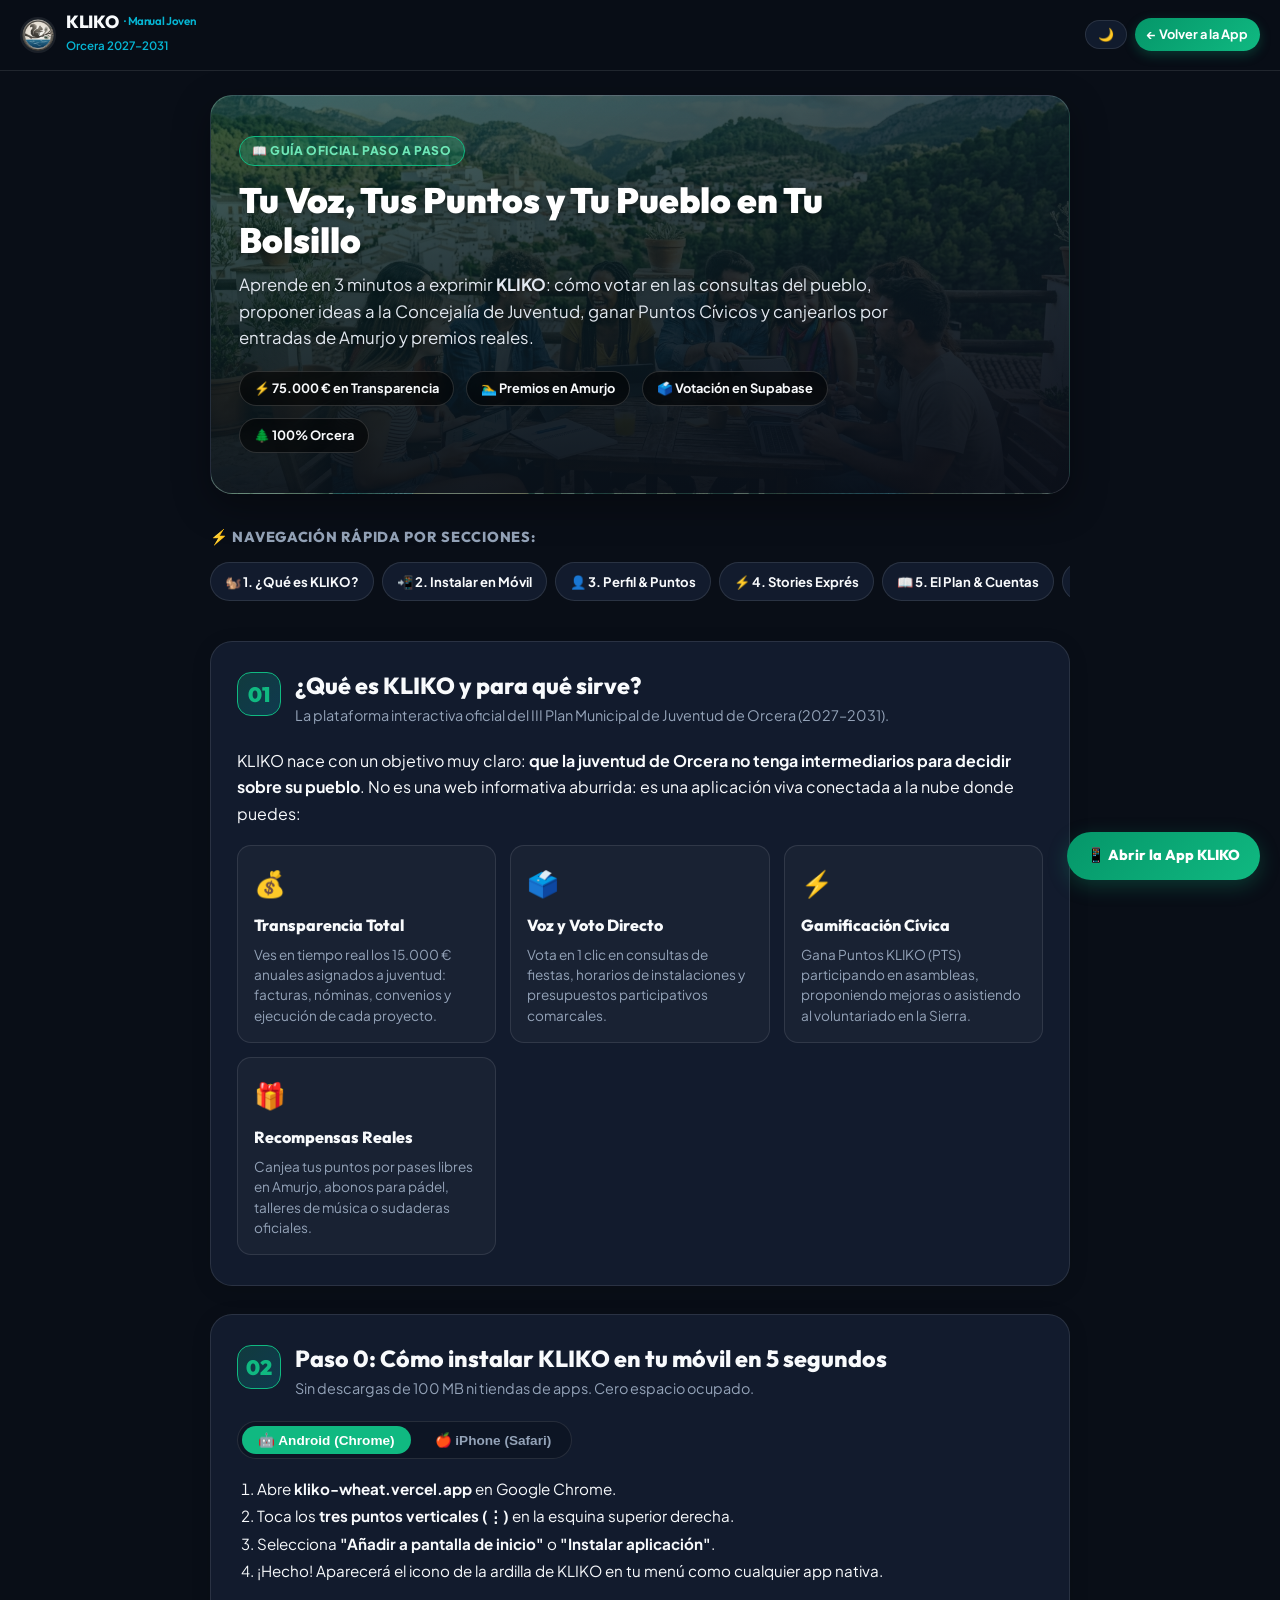
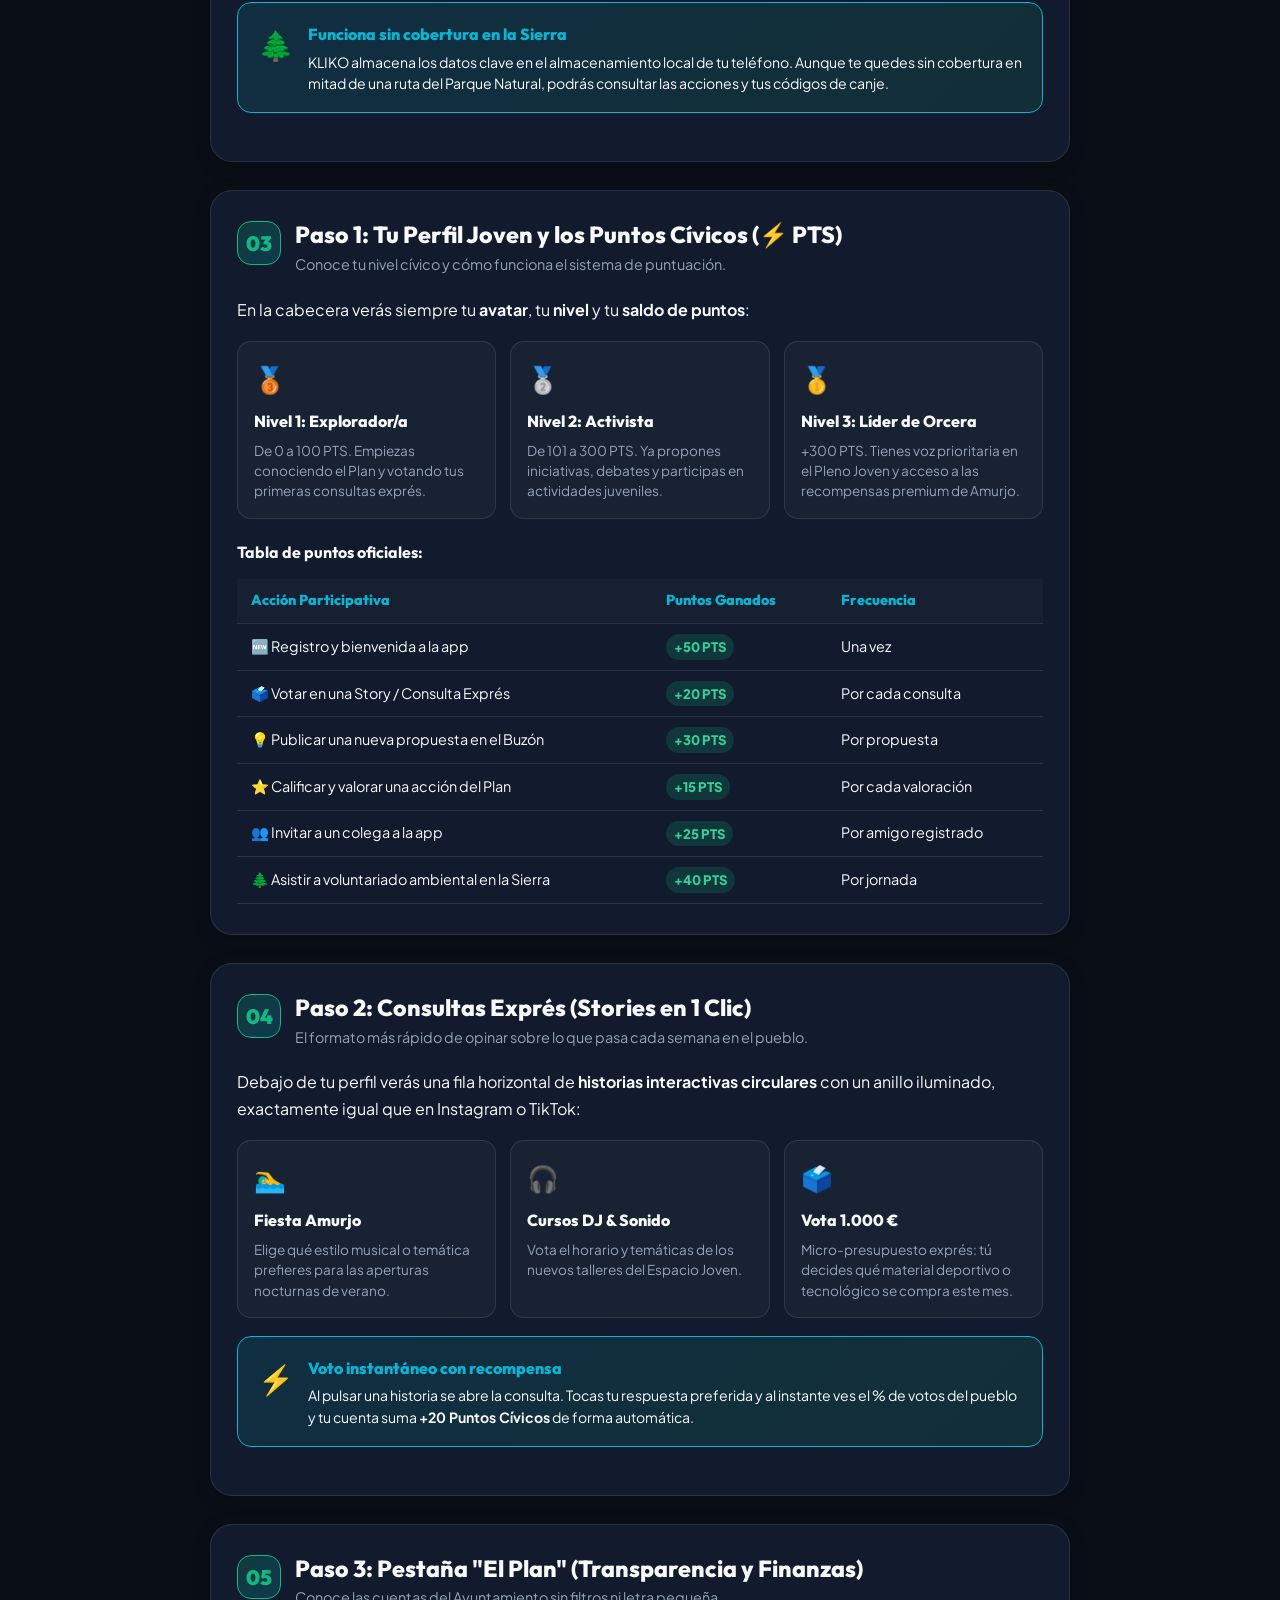
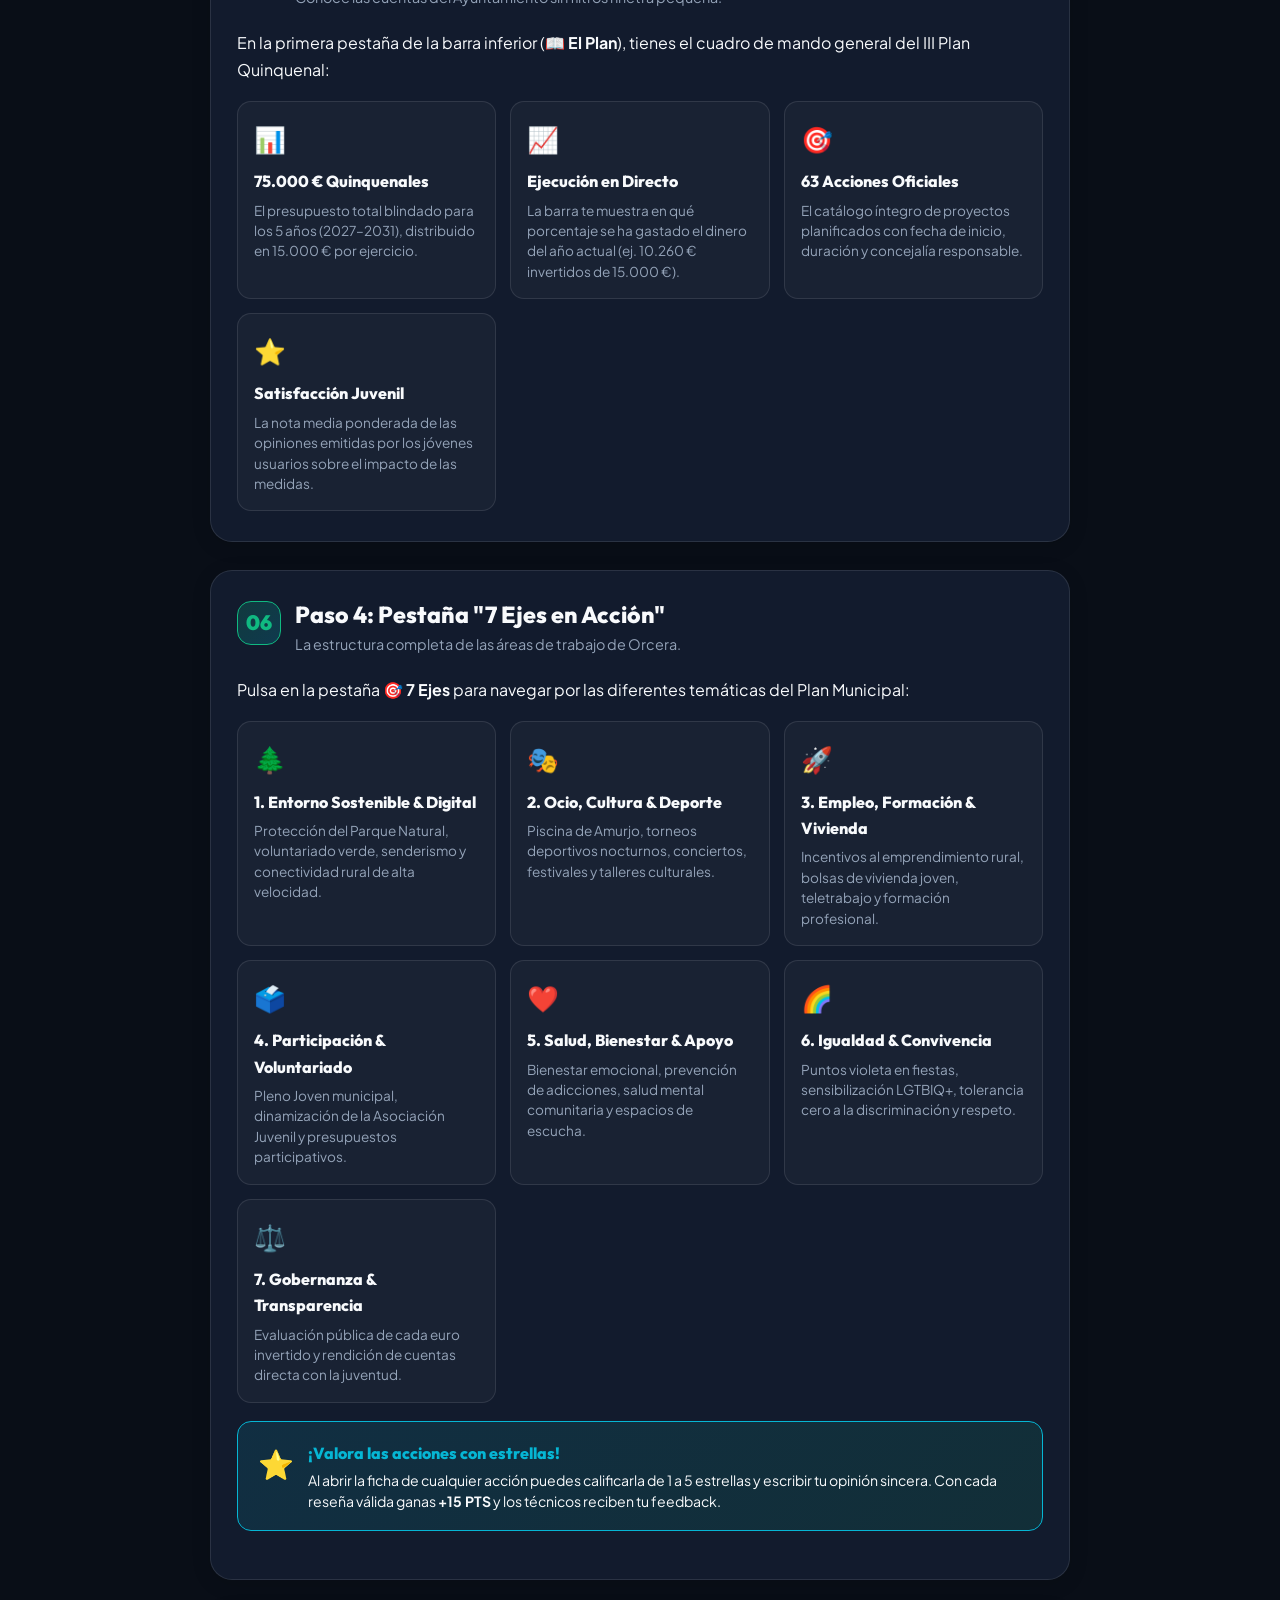
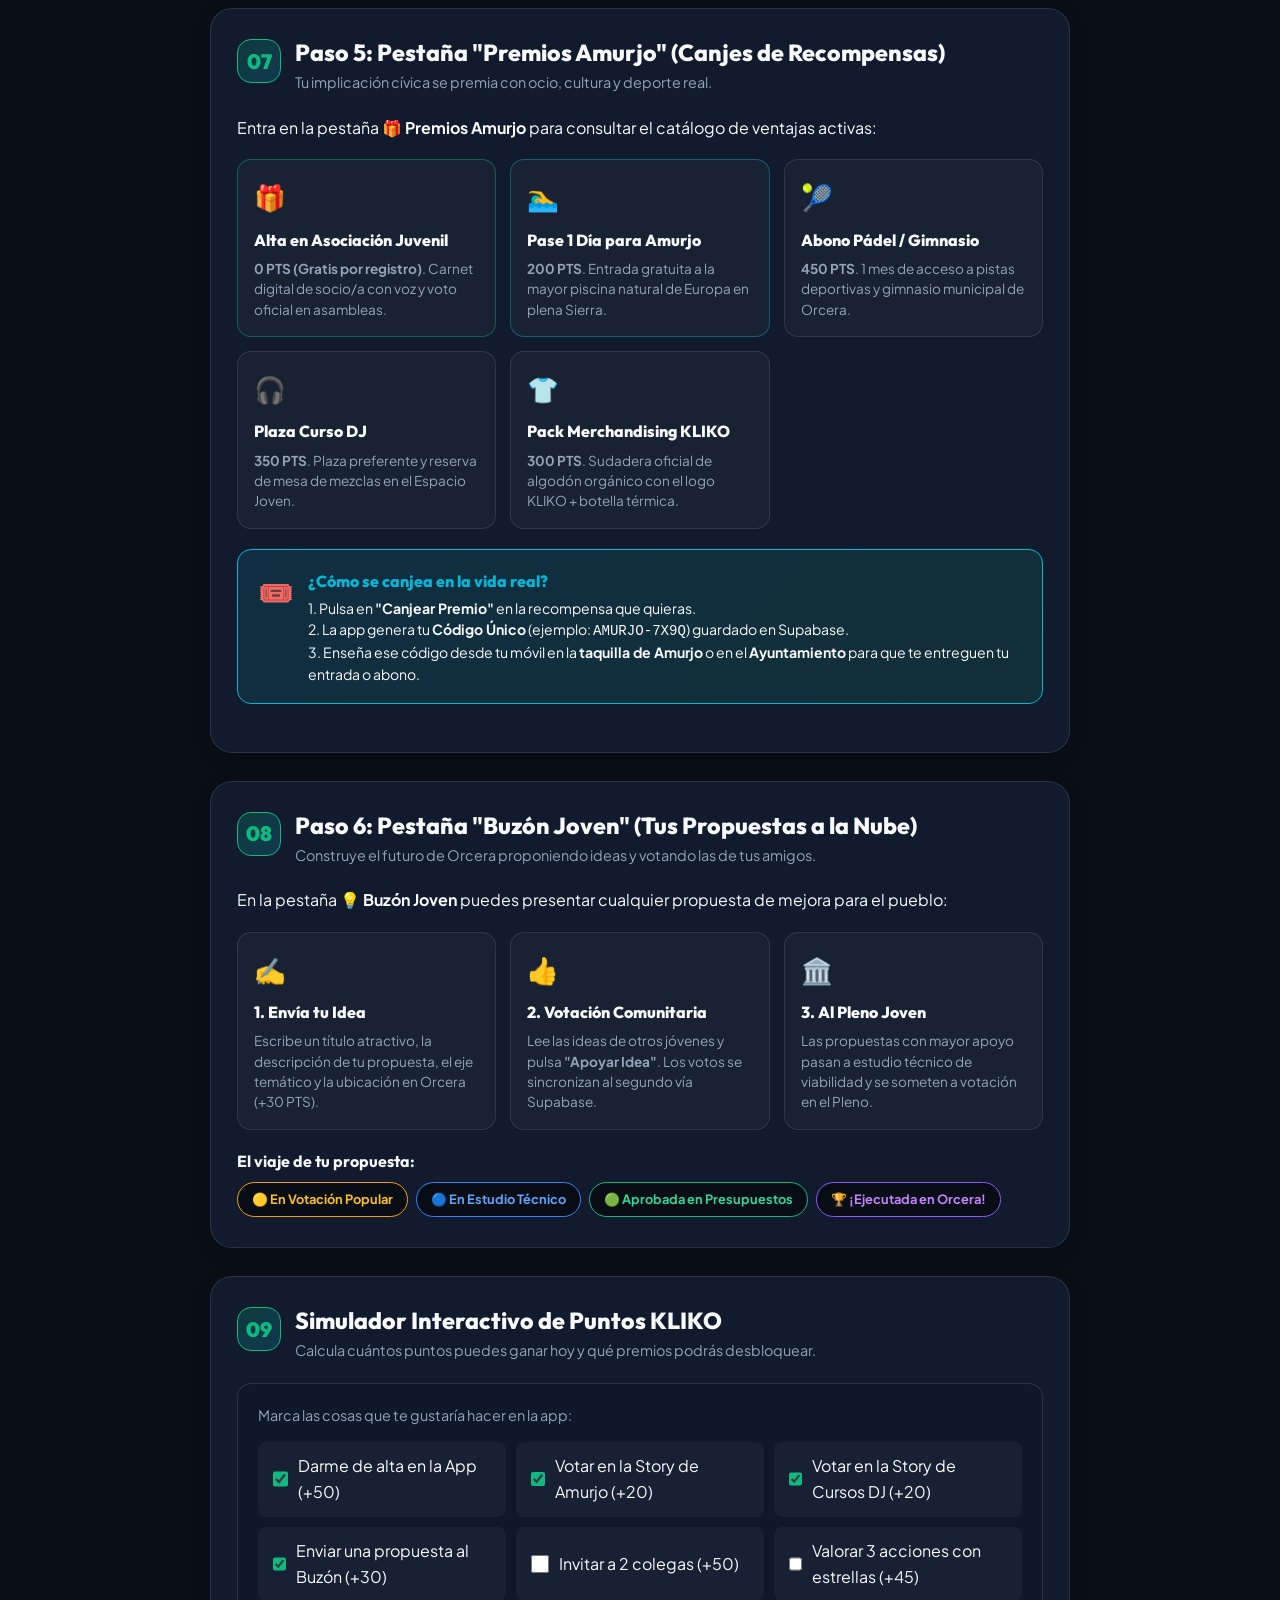
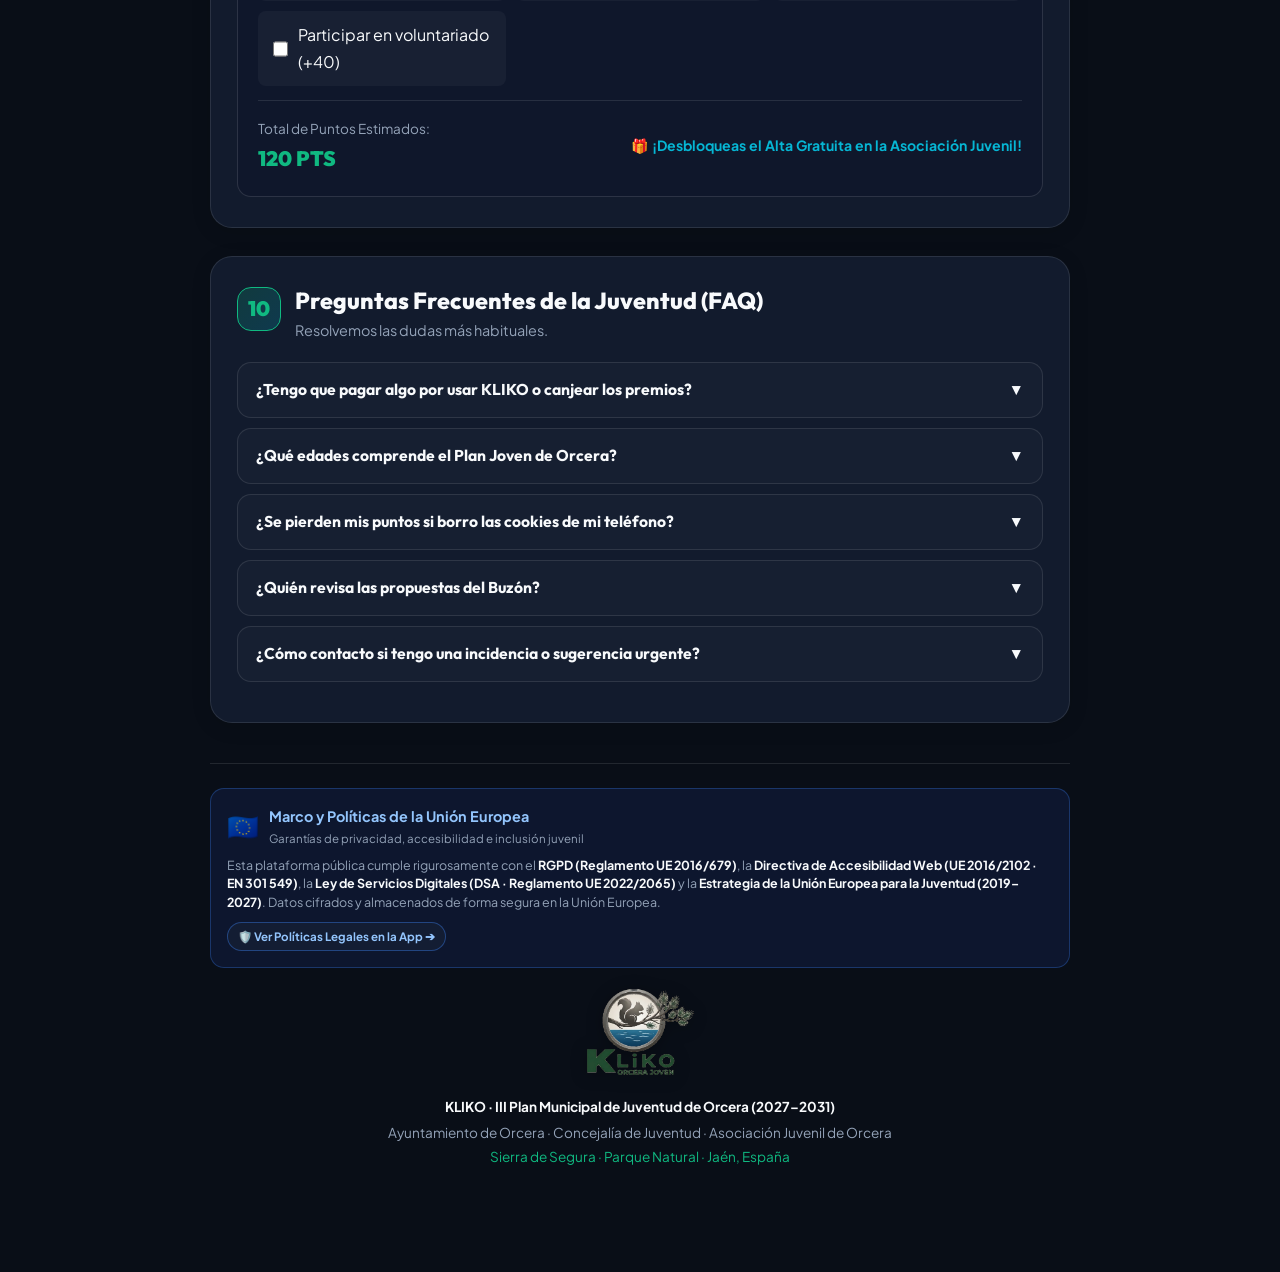
==== commit ffe46856: "feat(pwa): simplificar instalacion a 1 clic, anadir boton visible y optimizar manifest" ====
--- a/manual.html
+++ b/manual.html
@@ -1154,12 +1154,28 @@
       </div>
     </section>
 
-    <!-- PIE DE PÁGINA -->
+    <!-- PIE DE PÁGINA Y MARCO DE POLÍTICAS DE LA UNIÓN EUROPEA -->
     <footer class="manual-footer">
+      <div style="background: rgba(30, 58, 138, 0.2); border: 1px solid rgba(59, 130, 246, 0.3); border-radius: var(--radius-md); padding: 16px; margin-bottom: 20px; text-align: left;">
+        <div style="display: flex; align-items: center; gap: 10px; margin-bottom: 8px;">
+          <span style="font-size: 1.6rem;">🇪🇺</span>
+          <div>
+            <strong style="color: #93c5fd; font-size: 0.9rem;">Marco y Políticas de la Unión Europea</strong>
+            <div style="font-size: 0.72rem; color: var(--text-muted);">Garantías de privacidad, accesibilidad e inclusión juvenil</div>
+          </div>
+        </div>
+        <p style="font-size: 0.78rem; color: var(--text-muted); line-height: 1.5; margin-bottom: 10px;">
+          Esta plataforma pública cumple rigurosamente con el <strong>RGPD (Reglamento UE 2016/679)</strong>, la <strong>Directiva de Accesibilidad Web (UE 2016/2102 · EN 301 549)</strong>, la <strong>Ley de Servicios Digitales (DSA · Reglamento UE 2022/2065)</strong> y la <strong>Estrategia de la Unión Europea para la Juventud (2019–2027)</strong>. Datos cifrados y almacenados de forma segura en la Unión Europea.
+        </p>
+        <div style="display: flex; flex-wrap: wrap; gap: 6px;">
+          <a href="index.html" class="btn-nav-action" style="font-size: 0.72rem; padding: 4px 10px; border-color: rgba(59, 130, 246, 0.4); color: #93c5fd;">🛡️ Ver Políticas Legales en la App ➔</a>
+        </div>
+      </div>
+
       <img src="img/kliko_logo_clean.png" alt="KLIKO" style="width: 110px; margin-bottom: 12px; filter: drop-shadow(0 2px 8px rgba(0,0,0,0.3));">
       <p><strong>KLIKO · III Plan Municipal de Juventud de Orcera (2027–2031)</strong></p>
       <p style="margin-top: 4px;">Ayuntamiento de Orcera · Concejalía de Juventud · Asociación Juvenil de Orcera</p>
-      <p style="margin-top: 2px; color: var(--emerald);">Sierra de Segura · Parque Natural</p>
+      <p style="margin-top: 2px; color: var(--emerald);">Sierra de Segura · Parque Natural · Jaén, España</p>
     </footer>
 
   </main>
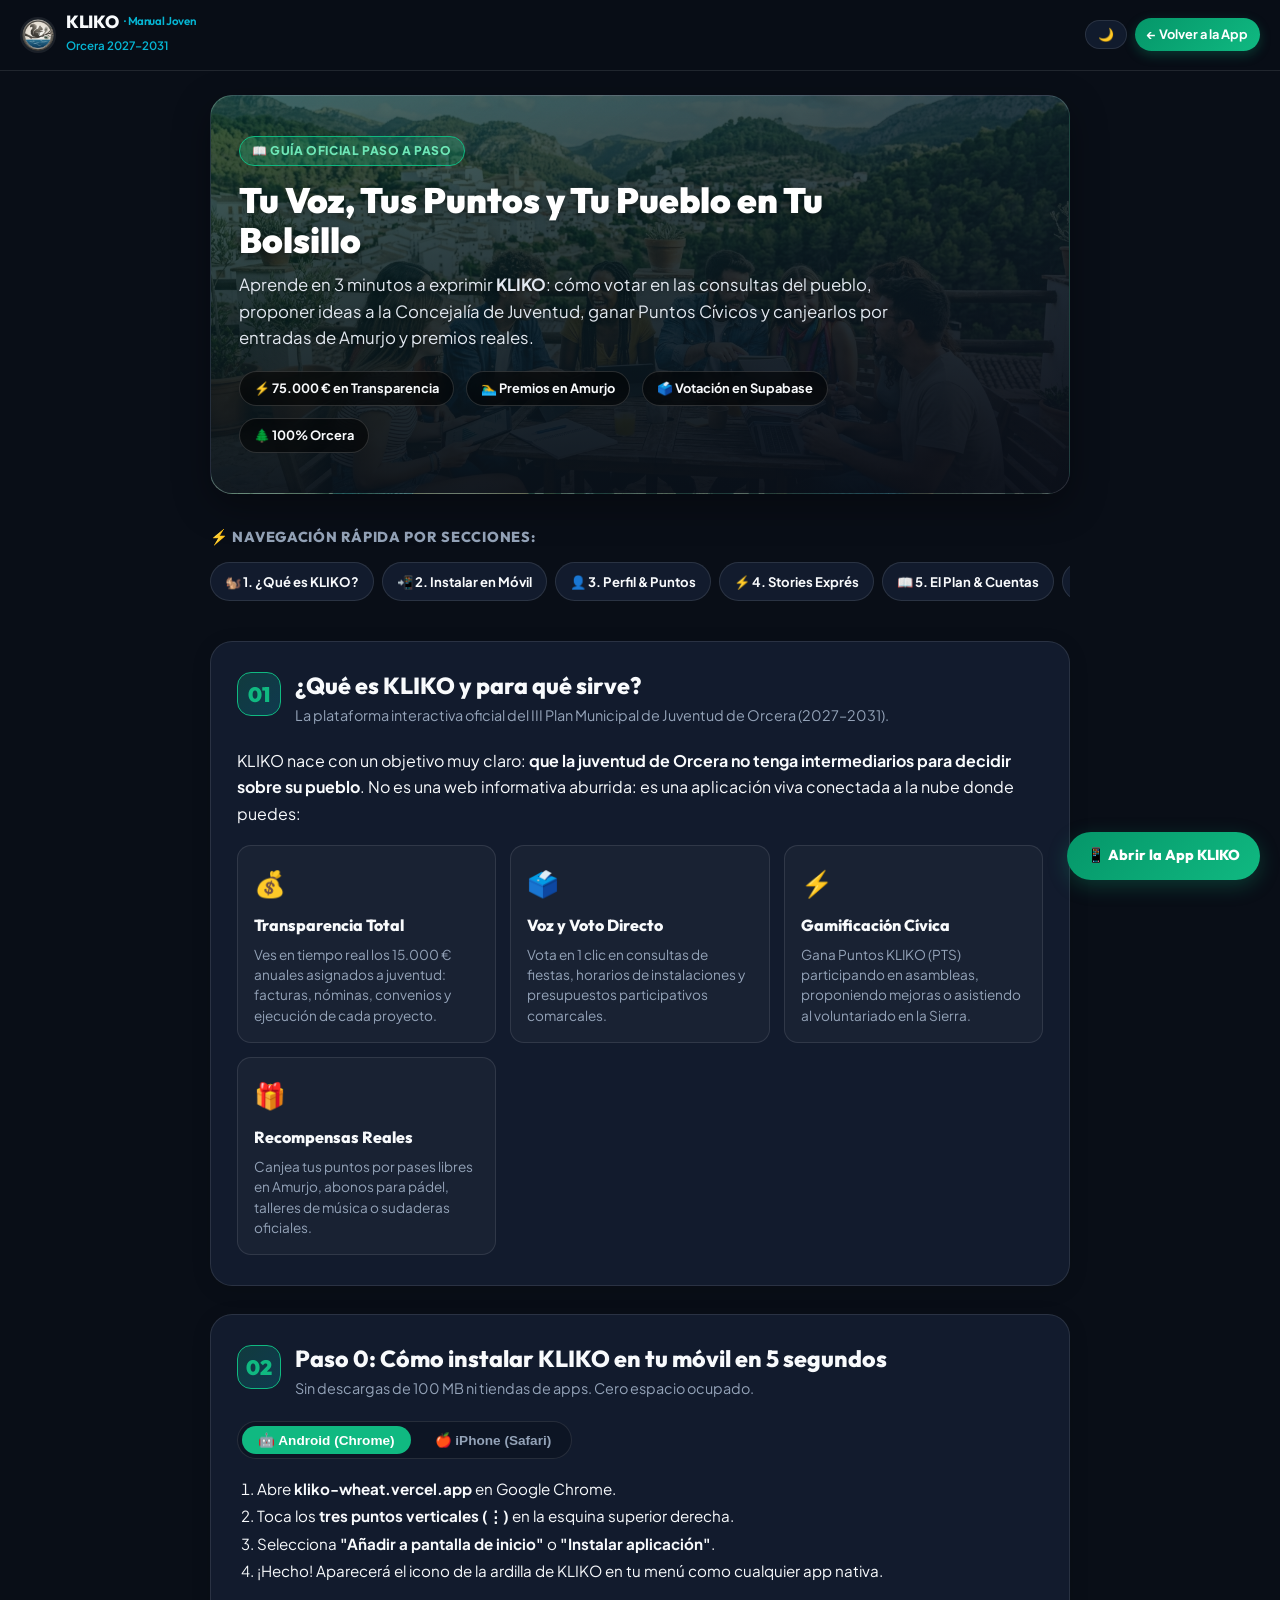
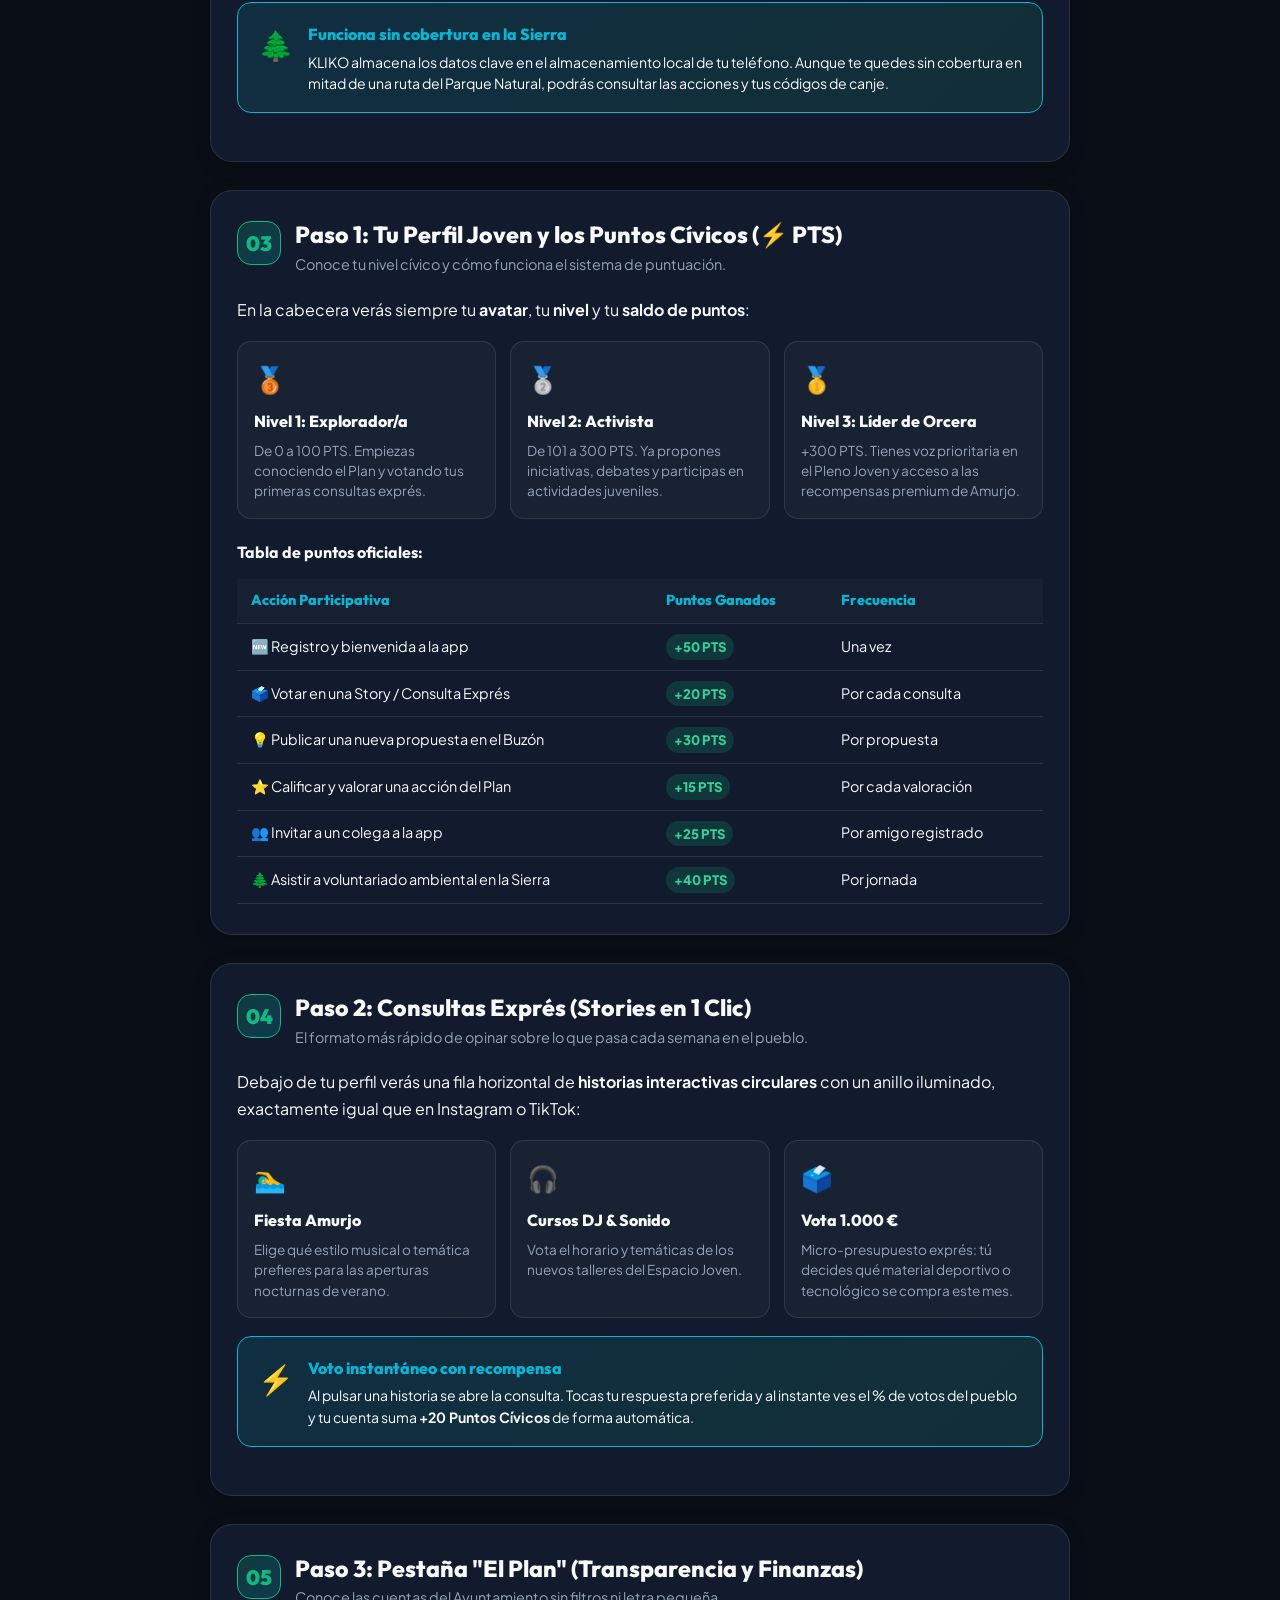
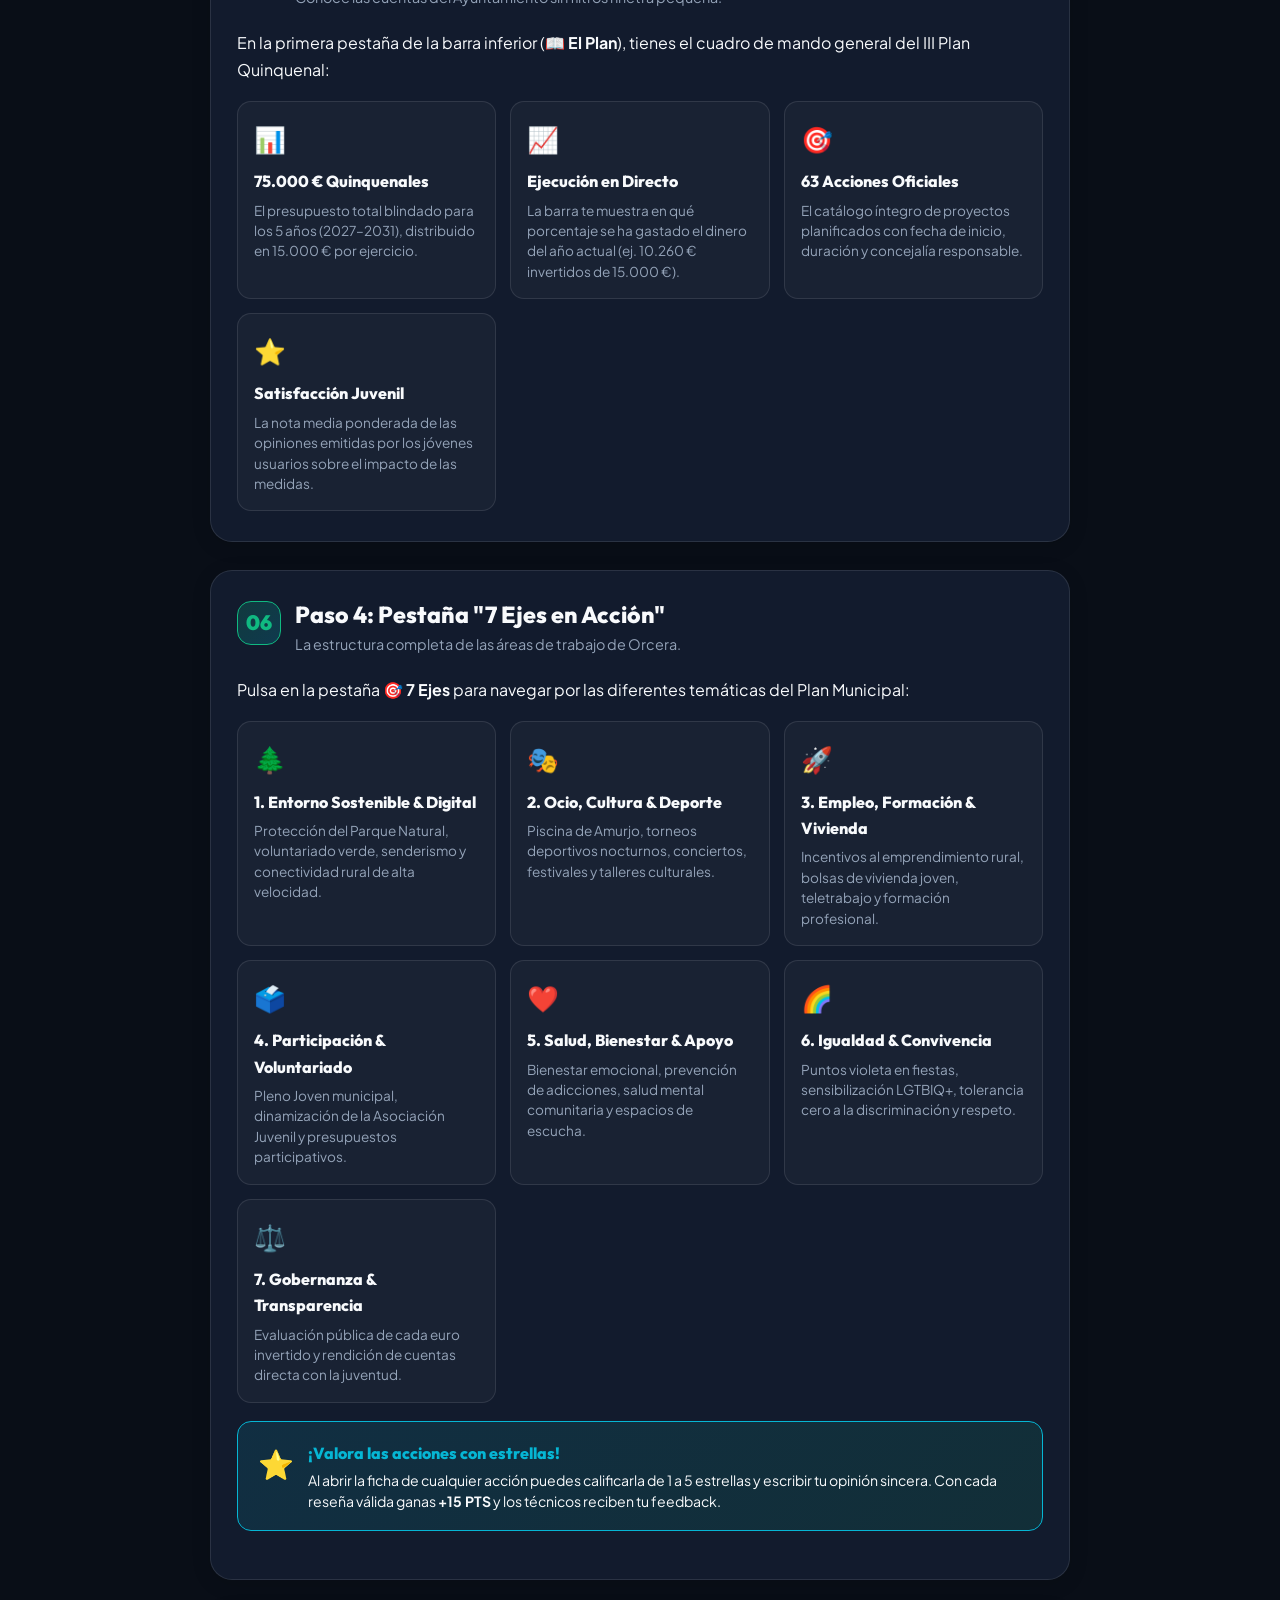
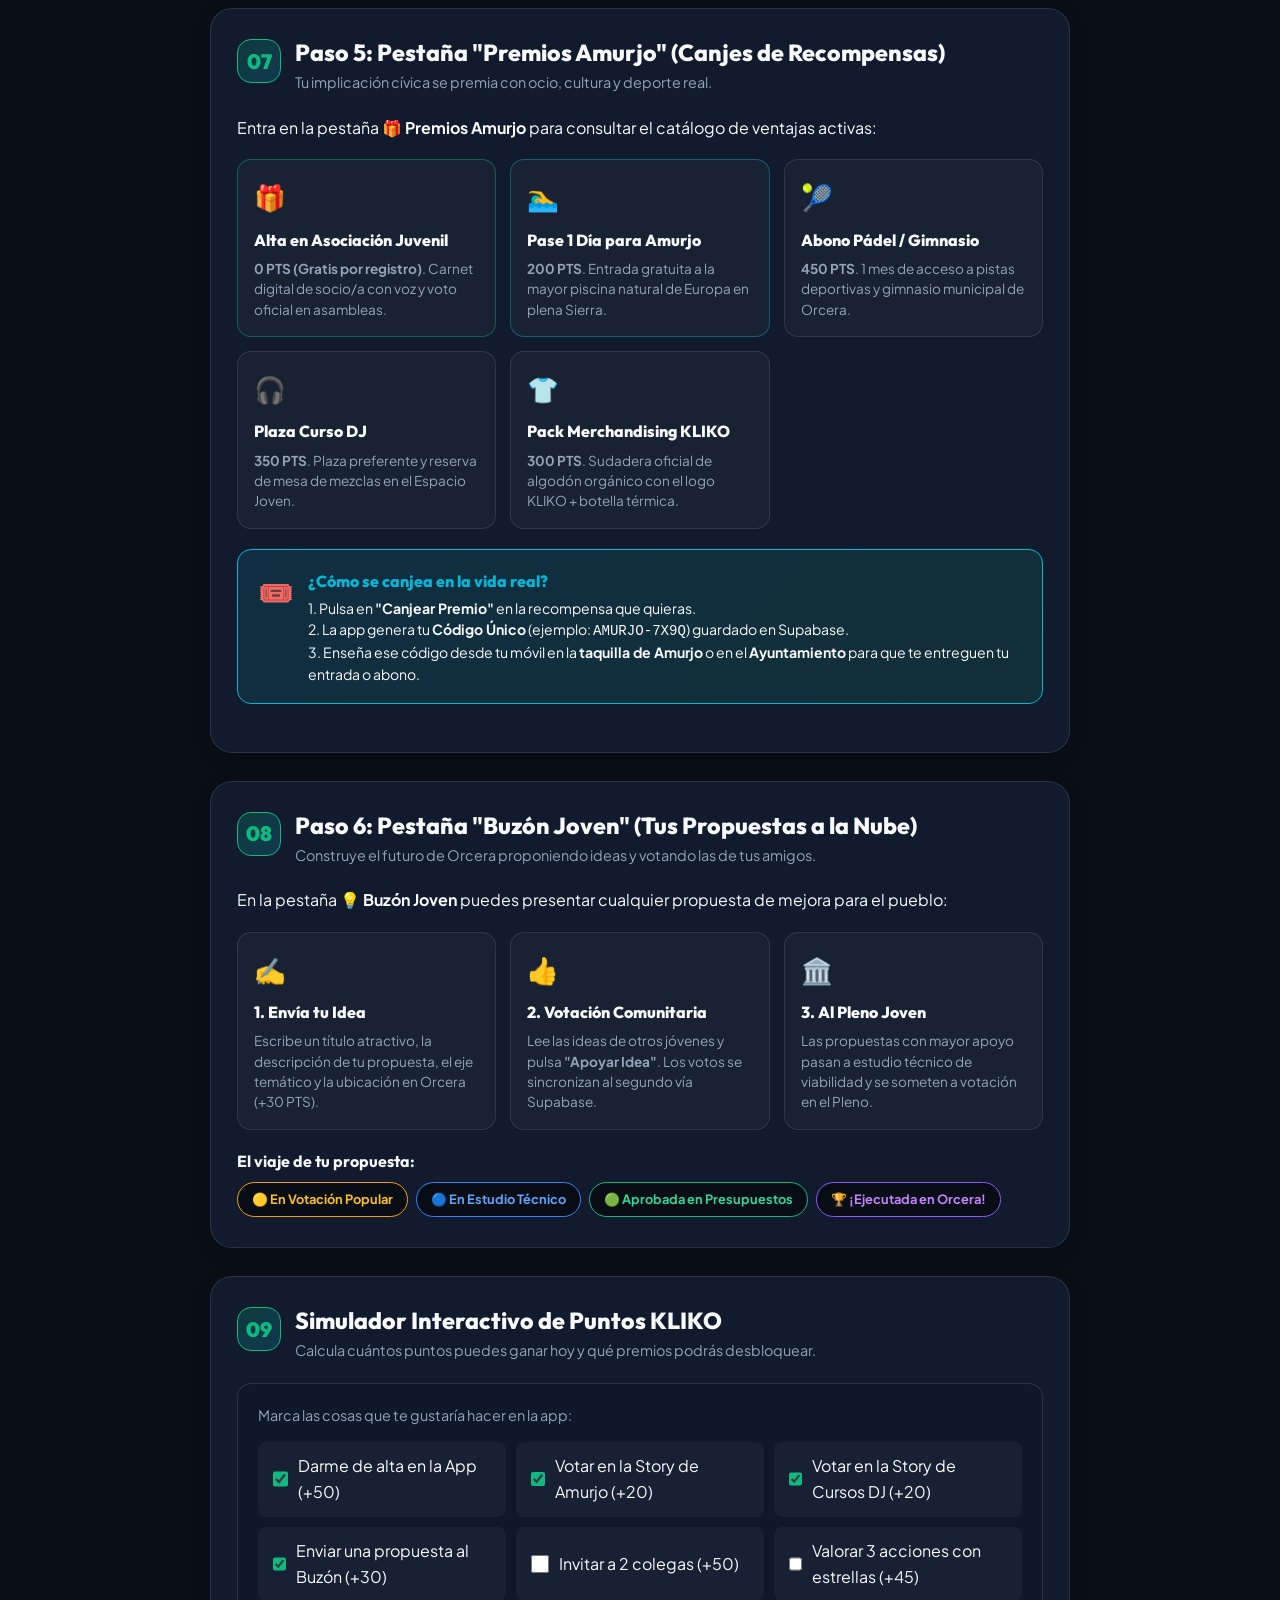
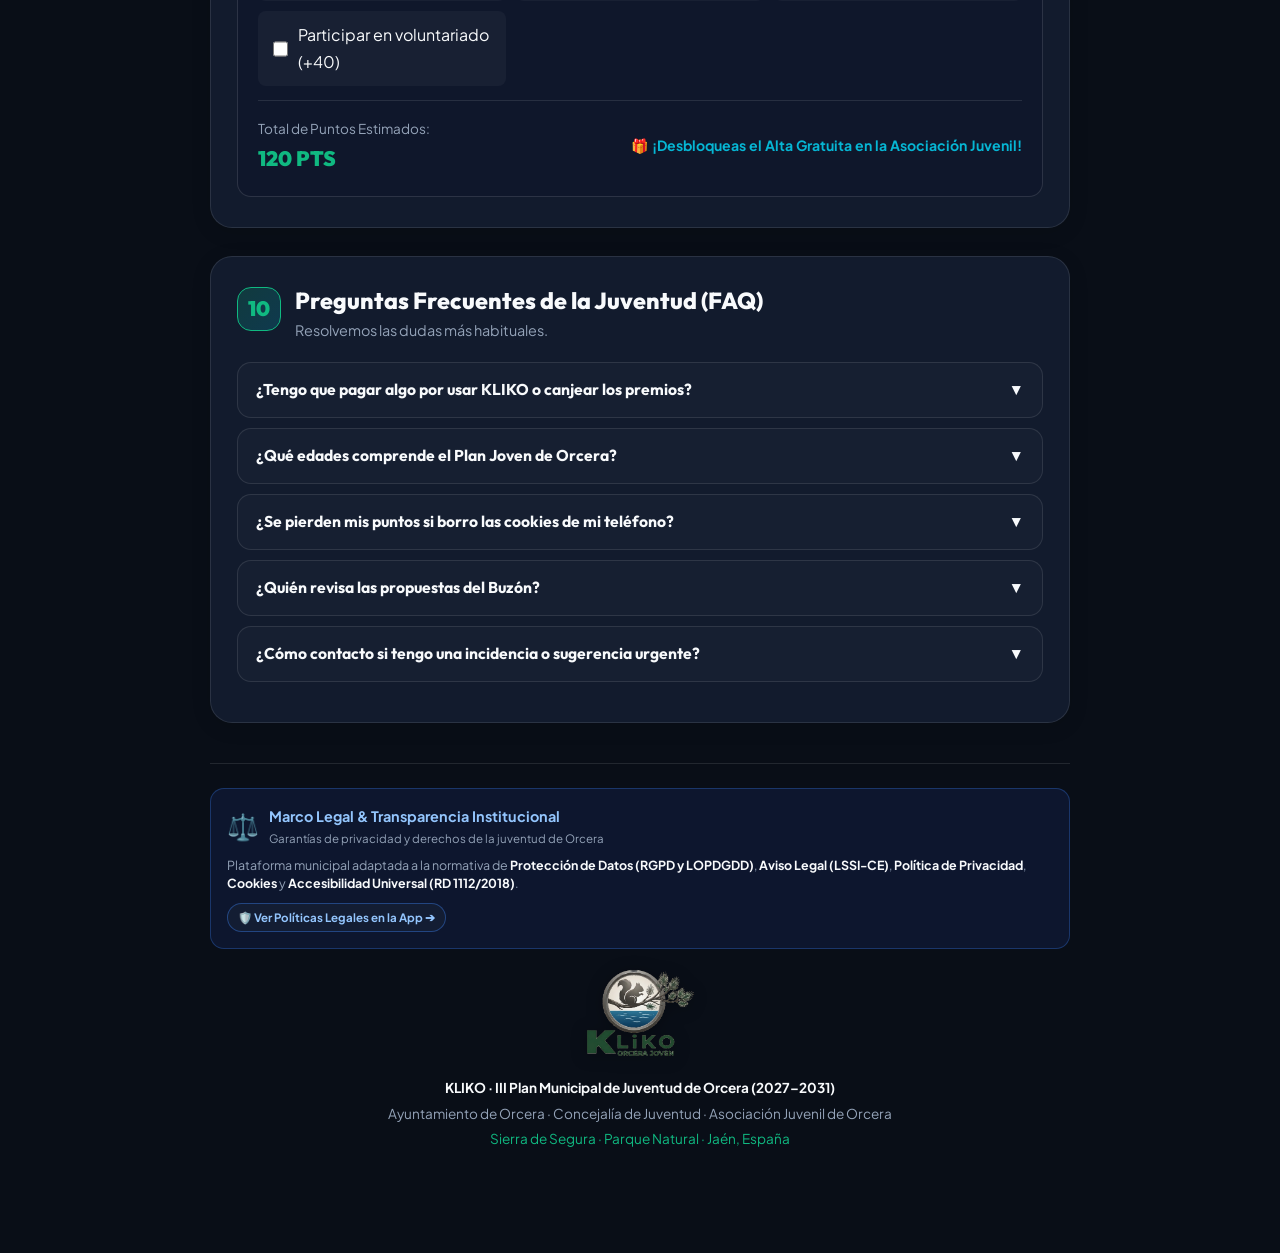
==== commit e1469fe9: "feat: actualizar marco legal y consentimiento RGPD en formularios y pie de página" ====
--- a/manual.html
+++ b/manual.html
@@ -1158,14 +1158,14 @@
     <footer class="manual-footer">
       <div style="background: rgba(30, 58, 138, 0.2); border: 1px solid rgba(59, 130, 246, 0.3); border-radius: var(--radius-md); padding: 16px; margin-bottom: 20px; text-align: left;">
         <div style="display: flex; align-items: center; gap: 10px; margin-bottom: 8px;">
-          <span style="font-size: 1.6rem;">🇪🇺</span>
+          <span style="font-size: 1.6rem;">⚖️</span>
           <div>
-            <strong style="color: #93c5fd; font-size: 0.9rem;">Marco y Políticas de la Unión Europea</strong>
-            <div style="font-size: 0.72rem; color: var(--text-muted);">Garantías de privacidad, accesibilidad e inclusión juvenil</div>
+            <strong style="color: #93c5fd; font-size: 0.9rem;">Marco Legal & Transparencia Institucional</strong>
+            <div style="font-size: 0.72rem; color: var(--text-muted);">Garantías de privacidad y derechos de la juventud de Orcera</div>
           </div>
         </div>
         <p style="font-size: 0.78rem; color: var(--text-muted); line-height: 1.5; margin-bottom: 10px;">
-          Esta plataforma pública cumple rigurosamente con el <strong>RGPD (Reglamento UE 2016/679)</strong>, la <strong>Directiva de Accesibilidad Web (UE 2016/2102 · EN 301 549)</strong>, la <strong>Ley de Servicios Digitales (DSA · Reglamento UE 2022/2065)</strong> y la <strong>Estrategia de la Unión Europea para la Juventud (2019–2027)</strong>. Datos cifrados y almacenados de forma segura en la Unión Europea.
+          Plataforma municipal adaptada a la normativa de <strong>Protección de Datos (RGPD y LOPDGDD)</strong>, <strong>Aviso Legal (LSSI-CE)</strong>, <strong>Política de Privacidad</strong>, <strong>Cookies</strong> y <strong>Accesibilidad Universal (RD 1112/2018)</strong>.
         </p>
         <div style="display: flex; flex-wrap: wrap; gap: 6px;">
           <a href="index.html" class="btn-nav-action" style="font-size: 0.72rem; padding: 4px 10px; border-color: rgba(59, 130, 246, 0.4); color: #93c5fd;">🛡️ Ver Políticas Legales en la App ➔</a>
